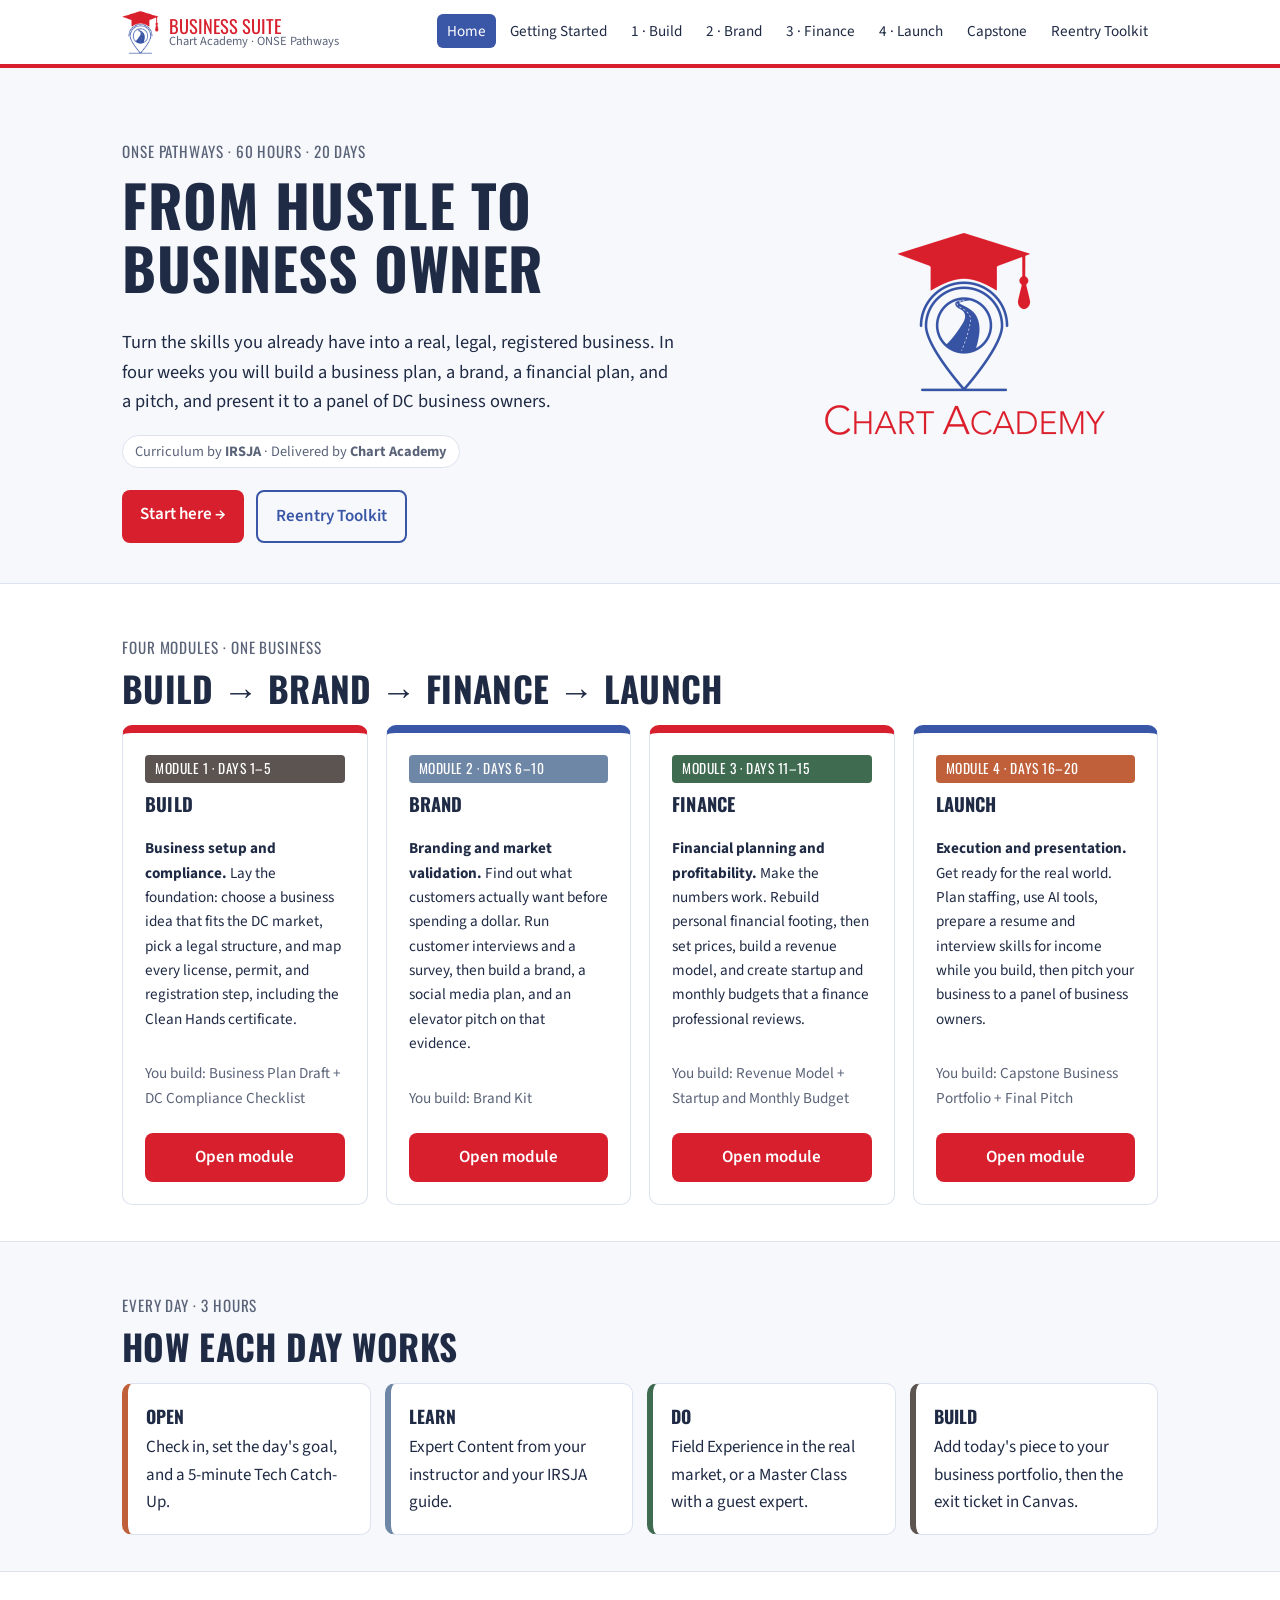
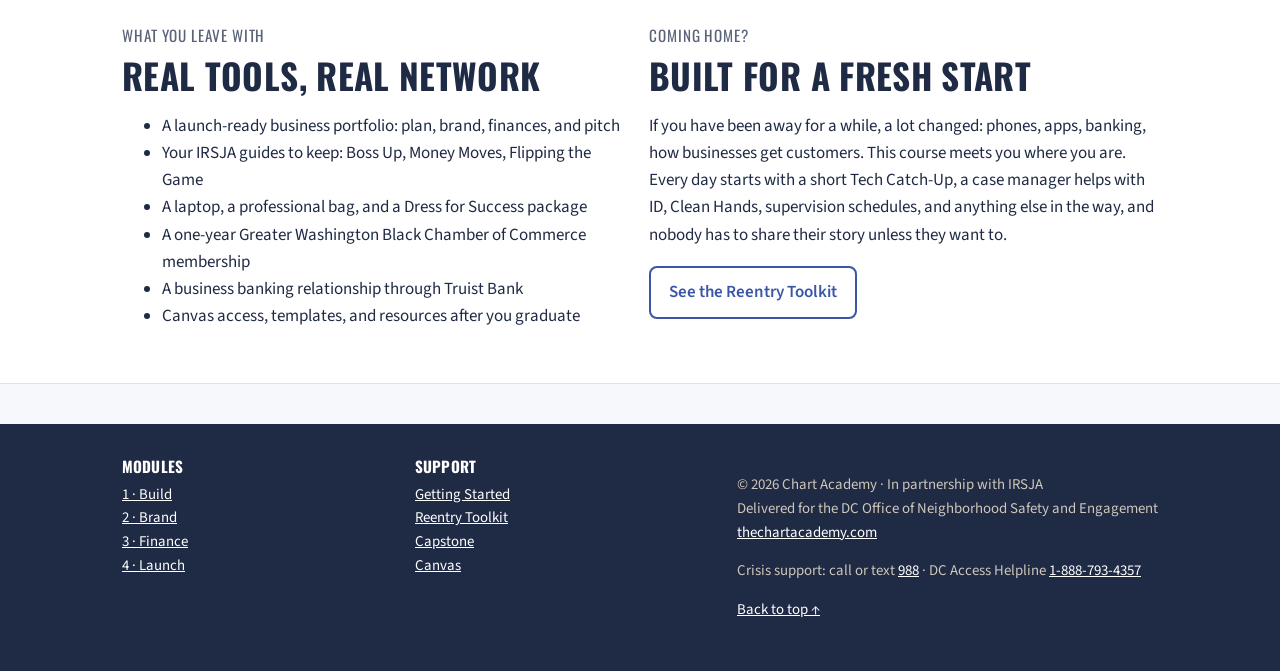
==== index.html @ 06fd51fb "Business Suite course site and ONSE curriculum builder 60-hour, 20-day curriculum (BUILD, BRAND, FIN" ====
<!DOCTYPE html>
<html lang="en">
<head>
<meta charset="utf-8">
<meta name="viewport" content="width=device-width, initial-scale=1">
<title>Home · Business Suite · Chart Academy</title>
<link rel="preconnect" href="https://fonts.googleapis.com">
<link href="https://fonts.googleapis.com/css2?family=Oswald:wght@400;600&family=Source+Sans+3:wght@400;600&display=swap" rel="stylesheet">
<link rel="stylesheet" href="css/style.css?v=20261024a">
</head>
<body id="top">
<header class="site-header"><div class="wrap">
<a class="brand" href="index.html"><img src="images/chart-logo-icon.png" alt="Chart Academy logo"><span class="brand-text">Business Suite<small>Chart Academy · ONSE Pathways</small></span></a>
<nav aria-label="Main"><input type="checkbox" id="nav-toggle" class="nav-toggle" aria-label="Show or hide the menu"><label for="nav-toggle" class="nav-btn" aria-hidden="true"><span class="bars"></span>Menu</label>
<ul class="nav">
<li><a href="index.html" aria-current=page>Home</a></li>
<li><a href="getting-started.html">Getting Started</a></li>
<li><a href="modules/build.html">1 · Build</a></li>
<li><a href="modules/brand.html">2 · Brand</a></li>
<li><a href="modules/finance.html">3 · Finance</a></li>
<li><a href="modules/launch.html">4 · Launch</a></li>
<li><a href="capstone.html">Capstone</a></li>
<li><a href="reentry.html">Reentry Toolkit</a></li>
</ul></nav>
</div></header>

<main>

<div class="hero"><div class="wrap hero-grid">
  <div>
  <p class="eyebrow">ONSE Pathways · 60 hours · 20 days</p>
  <h1>From Hustle to Business Owner</h1>
  <p class="lead">Turn the skills you already have into a real, legal, registered business. In four weeks you will build a business plan, a brand, a financial plan, and a pitch, and present it to a panel of DC business owners.</p>
  <p><span class="partner">Curriculum by <strong>IRSJA</strong> · Delivered by <strong>Chart Academy</strong></span></p>
  <div class="btns">
    <a class="btn" href="getting-started.html">Start here →</a>
    <a class="btn ghost" href="reentry.html">Reentry Toolkit</a>
  </div>
  </div>
  <img src="images/chart-logo-full.png" alt="Chart Academy logo">
</div></div>

<section class="alt" id="modules"><div class="wrap">
  <p class="eyebrow">Four modules · one business</p>
  <h2>Build → Brand → Finance → Launch</h2>
  <div class="mod-grid" style="--cols:4">
    <article class="card mod-card course">
      <span class="tag t1">Module 1 · Days 1–5</span>
      <h3>BUILD</h3>
      <p><strong>Business setup and compliance.</strong> Lay the foundation: choose a business idea that fits the DC market, pick a legal structure, and map every license, permit, and registration step, including the Clean Hands certificate.</p>
      <p class="small">You build: Business Plan Draft + DC Compliance Checklist</p>
      <div class="go-btn"><a class="btn" href="modules/build.html">Open module</a></div>
    </article>
    <article class="card mod-card course c2">
      <span class="tag t2">Module 2 · Days 6–10</span>
      <h3>BRAND</h3>
      <p><strong>Branding and market validation.</strong> Find out what customers actually want before spending a dollar. Run customer interviews and a survey, then build a brand, a social media plan, and an elevator pitch on that evidence.</p>
      <p class="small">You build: Brand Kit</p>
      <div class="go-btn"><a class="btn" href="modules/brand.html">Open module</a></div>
    </article>
    <article class="card mod-card course">
      <span class="tag t3">Module 3 · Days 11–15</span>
      <h3>FINANCE</h3>
      <p><strong>Financial planning and profitability.</strong> Make the numbers work. Rebuild personal financial footing, then set prices, build a revenue model, and create startup and monthly budgets that a finance professional reviews.</p>
      <p class="small">You build: Revenue Model + Startup and Monthly Budget</p>
      <div class="go-btn"><a class="btn" href="modules/finance.html">Open module</a></div>
    </article>
    <article class="card mod-card course c2">
      <span class="tag t4">Module 4 · Days 16–20</span>
      <h3>LAUNCH</h3>
      <p><strong>Execution and presentation.</strong> Get ready for the real world. Plan staffing, use AI tools, prepare a resume and interview skills for income while you build, then pitch your business to a panel of business owners.</p>
      <p class="small">You build: Capstone Business Portfolio + Final Pitch</p>
      <div class="go-btn"><a class="btn" href="modules/launch.html">Open module</a></div>
    </article></div>
</div></section>

<section><div class="wrap">
  <p class="eyebrow">Every day · 3 hours</p>
  <h2>How each day works</h2>
  <ol class="steps">
    <li><strong>Open</strong>Check in, set the day's goal, and a 5-minute Tech Catch-Up.</li>
    <li><strong>Learn</strong>Expert Content from your instructor and your IRSJA guide.</li>
    <li><strong>Do</strong>Field Experience in the real market, or a Master Class with a guest expert.</li>
    <li><strong>Build</strong>Add today's piece to your business portfolio, then the exit ticket in Canvas.</li>
  </ol>
</div></section>

<section class="alt"><div class="wrap">
  <div class="grid g2">
    <div><p class="eyebrow">What you leave with</p><h2>Real tools, real network</h2>
      <ul><li>A launch-ready business portfolio: plan, brand, finances, and pitch</li><li>Your IRSJA guides to keep: Boss Up, Money Moves, Flipping the Game</li><li>A laptop, a professional bag, and a Dress for Success package</li><li>A one-year Greater Washington Black Chamber of Commerce membership</li><li>A business banking relationship through Truist Bank</li><li>Canvas access, templates, and resources after you graduate</li></ul></div>
    <div><p class="eyebrow">Coming home?</p><h2>Built for a fresh start</h2>
      <p>If you have been away for a while, a lot changed: phones, apps, banking, how businesses get customers. This course meets you where you are. Every day starts with a short Tech Catch-Up, a case manager helps with ID, Clean Hands, supervision schedules, and anything else in the way, and nobody has to share their story unless they want to.</p>
      <a class="btn ghost" href="reentry.html">See the Reentry Toolkit</a></div>
  </div>
</div></section>
</main>

<footer class="site-footer"><div class="wrap cols">
<div><h4>Modules</h4><ul><li><a href="modules/build.html">1 · Build</a></li><li><a href="modules/brand.html">2 · Brand</a></li><li><a href="modules/finance.html">3 · Finance</a></li><li><a href="modules/launch.html">4 · Launch</a></li></ul></div>
<div><h4>Support</h4><ul><li><a href="getting-started.html">Getting Started</a></li><li><a href="reentry.html">Reentry Toolkit</a></li><li><a href="capstone.html">Capstone</a></li><li><a href="https://thechartacademy.instructure.com" target="_blank" rel="noopener">Canvas</a></li></ul></div>
<div><p>© 2026 Chart Academy · In partnership with IRSJA<br>Delivered for the DC Office of Neighborhood Safety and Engagement<br><a href="https://www.thechartacademy.com" target="_blank" rel="noopener">thechartacademy.com</a></p><p>Crisis support: call or text <a href="tel:988">988</a> · DC Access Helpline <a href="tel:18887934357">1-888-793-4357</a></p><p><a href="#top">Back to top ↑</a></p></div>
</div></footer>
<script>/* open the day a link points to (for example modules/build.html#day-3) */
function openHash(){var d=location.hash&&document.querySelector(location.hash);if(d&&d.tagName==="DETAILS"){d.open=true;d.scrollIntoView();}}
addEventListener("hashchange",openHash);openHash();</script>
</body>
</html>
---- css/style.css ----
/* Chart Academy · Workforce Credentialing (in partnership with IRSJA)
   Brand: Chart red #D71F2D, Chart blue #3A56A6. Tier colors used for the career ladder only. */
:root{
  --cream:#F6F8FC; --paper:#FFFFFF; --ink:#1F2A44; --muted:#5A6378; --red:#D71F2D; --blue:#3A56A6; --navy:#1F2A44;
  --tier1:#5C5450; --tier2:#6F87A6; --tier3:#3F6B50; --tier4:#C0603A;
  --line:#DCE2EE; --radius:10px; --max:1080px;
  --head:"Oswald","Arial Narrow","Helvetica Neue",Arial,sans-serif;
  --body:"Source Sans 3","Segoe UI",Roboto,Helvetica,Arial,sans-serif;
}
*{box-sizing:border-box}
html{scroll-behavior:smooth}
body{margin:0;background:var(--cream);color:var(--ink);font:17px/1.6 var(--body)}
img{max-width:100%}
a{color:var(--blue)}
a:hover{color:var(--red)}
h1,h2,h3,h4{font-family:var(--head);text-transform:uppercase;letter-spacing:.01em;line-height:1.1;margin:0 0 .5em}
h1{font-size:clamp(2.2rem,5vw,3.6rem)}
h2{font-size:clamp(1.6rem,3vw,2.2rem)}
h3{font-size:1.25rem}
.wrap{max-width:var(--max);margin:0 auto;padding:0 22px}

/* Header */
.site-header{background:#fff;color:var(--ink);border-bottom:4px solid var(--red);position:sticky;top:0;z-index:10}
.site-header .wrap{display:flex;align-items:center;justify-content:space-between;gap:16px;min-height:64px;flex-wrap:wrap}
.brand{color:var(--red);text-decoration:none;font-family:var(--head);font-size:1.15rem;text-transform:uppercase;display:flex;align-items:center;gap:10px}
.brand-mark{display:inline-flex;gap:3px;align-items:flex-end}
.brand-mark i{display:block;width:7px;background:var(--tier1)}
.brand-mark i:nth-child(1){height:10px}.brand-mark i:nth-child(2){height:16px;background:var(--tier2)}
.brand-mark i:nth-child(3){height:22px;background:var(--tier3)}.brand-mark i:nth-child(4){height:28px;background:var(--tier4)}
.nav{list-style:none;display:flex;flex-wrap:wrap;gap:4px;margin:0;padding:8px 0}
.nav a{color:var(--navy);text-decoration:none;padding:6px 10px;border-radius:6px;font-size:.95rem}
.nav a:hover,.nav a[aria-current=page]{background:var(--blue);color:#fff}

/* Sections */
.hero{padding:56px 0 40px}
.eyebrow{font-family:var(--head);text-transform:uppercase;letter-spacing:.06em;color:var(--muted);font-size:.95rem;margin-bottom:.6em}
.lead{font-size:1.15rem;max-width:62ch}
section{padding:36px 0}
section.alt{background:var(--paper);border-top:1px solid var(--line);border-bottom:1px solid var(--line)}
.btns{display:flex;flex-wrap:wrap;gap:12px;margin-top:22px}
.btn{display:inline-block;background:var(--red);color:#fff;text-decoration:none;padding:11px 18px;border-radius:8px;font-weight:600}
.btn:hover{background:#A9141F;color:#fff}
.btn.ghost{background:transparent;color:var(--blue);border:2px solid var(--blue)}
.btn.ghost:hover{background:var(--blue);color:#fff}

/* Tier tags + cards */
.tag{display:inline-block;color:#fff;font-family:var(--head);text-transform:uppercase;font-size:.85rem;padding:3px 10px;border-radius:4px;letter-spacing:.04em}
.t1{background:var(--tier1)}.t2{background:var(--tier2)}.t3{background:var(--tier3)}.t4{background:var(--tier4)}
.grid{display:grid;gap:18px}
.g2{grid-template-columns:repeat(auto-fit,minmax(300px,1fr))}
.g3{grid-template-columns:repeat(auto-fit,minmax(240px,1fr))}
.g4{grid-template-columns:repeat(auto-fit,minmax(210px,1fr))}
.card{background:#fff;border:1px solid var(--line);border-radius:var(--radius);padding:22px}
.card.course{border-top:8px solid var(--red)}
.card.course.c2{border-top-color:var(--blue)}
.card h3{margin-top:10px}
.stat{font-family:var(--head);font-size:2rem;line-height:1}
.small{font-size:.92rem;color:var(--muted)}

/* Ladder */
.ladder{display:grid;grid-template-columns:repeat(4,1fr);gap:10px;align-items:end}
.rung{color:#fff;padding:16px;border-radius:8px 8px 0 0}
.rung h3{font-size:1.05rem;margin:0 0 6px}
.rung p{margin:0;font-size:.92rem;line-height:1.4}
.rung.r1{background:var(--tier1);min-height:150px}.rung.r2{background:var(--tier2);min-height:190px}
.rung.r3{background:var(--tier3);min-height:230px}.rung.r4{background:var(--tier4);min-height:270px}
.rung .here{display:inline-block;background:#fff;color:var(--ink);font-size:.78rem;font-weight:700;padding:2px 8px;border-radius:20px;margin-bottom:8px}
@media(max-width:720px){.ladder{grid-template-columns:1fr 1fr}}

/* Steps */
.steps{counter-reset:s;list-style:none;padding:0;margin:0;display:grid;gap:14px;grid-template-columns:repeat(auto-fit,minmax(220px,1fr))}
.steps li{background:#fff;border:1px solid var(--line);border-radius:var(--radius);padding:18px;border-left:6px solid var(--tier2)}
.steps li:nth-child(1){border-left-color:var(--tier4)}.steps li:nth-child(3){border-left-color:var(--tier3)}.steps li:nth-child(4){border-left-color:var(--tier1)}
.steps strong{font-family:var(--head);text-transform:uppercase;display:block;font-size:1.1rem;margin-bottom:4px}

/* Hours bar */
.hours{display:flex;height:54px;border-radius:8px;overflow:hidden;margin:16px 0 8px}
.hours div{display:flex;align-items:center;justify-content:center;color:#fff;font-family:var(--head);font-size:.95rem;text-transform:uppercase;padding:0 6px;text-align:center}
.h-content{background:var(--tier2);flex:45}.h-job{background:var(--tier3);flex:15}.h-cap{background:var(--tier4);flex:20}

/* Fact table */
.facts{width:100%;border-collapse:collapse;background:#fff;border-radius:var(--radius);overflow:hidden;border:1px solid var(--line)}
.facts th,.facts td{text-align:left;padding:11px 14px;border-bottom:1px solid var(--line);vertical-align:top}
.facts th{background:var(--blue);color:#fff;font-family:var(--head);text-transform:uppercase;font-weight:400;width:34%}
.facts tr:last-child td,.facts tr:last-child th{border-bottom:0}

/* Notes */
.note{background:#fff;border-left:6px solid var(--tier4);padding:16px 18px;border-radius:0 var(--radius) var(--radius) 0;margin:18px 0}
.note.info{border-left-color:var(--tier2)}
.note.todo{border-left-color:#B58A00;background:#FFF8E1}
.ai-box{background:#EEF1F6;border:1px dashed var(--tier2);padding:14px 16px;border-radius:8px;margin:12px 0;font-size:.95rem}
.own-words{background:#EDF3EE;border-left:6px solid var(--tier3);padding:14px 18px;border-radius:0 8px 8px 0;margin:12px 0}
.own-words b{font-family:var(--head);text-transform:uppercase;font-weight:400;display:block;margin-bottom:4px}

/* Modules (details) */
details.mod{background:#fff;border:1px solid var(--line);border-radius:var(--radius);margin:12px 0}
details.mod>summary{cursor:pointer;list-style:none;padding:16px 20px;display:flex;align-items:center;gap:14px}
details.mod>summary::-webkit-details-marker{display:none}
details.mod>summary::after{content:"+";margin-left:auto;font-size:1.5rem;color:var(--muted)}
details.mod[open]>summary::after{content:"–"}
.num{font-family:var(--head);font-size:1.6rem;color:var(--red);min-width:2.2ch}
a.mod-link{display:flex;align-items:center;gap:14px;padding:16px 20px;background:#fff;border:1px solid var(--line);border-radius:var(--radius);margin:12px 0;color:inherit;text-decoration:none;transition:border-color .15s,box-shadow .15s}
a.mod-link:hover,a.mod-link:focus-visible{border-color:var(--blue,#3A56A6);box-shadow:0 4px 14px rgba(31,42,68,.08)}
a.mod-link .hrs{margin-left:auto}
a.mod-link .go{font-size:1.4rem;color:var(--red,#D71F2D)}
.mod-title{font-family:var(--head);text-transform:uppercase;font-size:1.15rem}
.hrs{background:var(--cream);border-radius:20px;padding:2px 10px;font-size:.85rem;white-space:nowrap}
.mod-body{padding:0 20px 18px 20px;border-top:1px solid var(--line)}
.mod-body h4{font-size:1rem;margin-top:16px;color:var(--muted)}
.mod-body ol,.mod-body ul{padding-left:1.3em}

/* Footer */
.site-footer{background:var(--navy);color:#CFC7BA;padding:34px 0;margin-top:40px;font-size:.93rem}
.site-footer a{color:#fff}
.site-footer .cols{display:flex;flex-wrap:wrap;gap:40px;justify-content:space-between}
.site-footer h4{color:#fff;font-size:.95rem}
.site-footer ul{list-style:none;padding:0;margin:0}

/* Chart Academy branding */
.brand img{height:44px;width:auto;display:block}
.brand-text{display:flex;flex-direction:column;line-height:1.05}
.brand-text small{font-family:var(--body);text-transform:none;font-size:.78rem;color:var(--muted);letter-spacing:0}
.hero-grid{display:grid;grid-template-columns:1.6fr 1fr;gap:30px;align-items:center}
.hero-grid img{max-width:300px;justify-self:center}
@media(max-width:760px){.hero-grid{grid-template-columns:1fr}.hero-grid img{max-width:200px}}
.partner{display:inline-block;background:#fff;border:1px solid var(--line);border-radius:20px;padding:4px 12px;font-size:.9rem;color:var(--muted)}
.figure{background:#fff;border:1px solid var(--line);border-radius:var(--radius);padding:10px;margin:18px 0}
.figure img{display:block;width:100%;height:auto;border-radius:6px}
.figure figcaption{font-size:.88rem;color:var(--muted);padding:8px 4px 0}
.card-img{display:block;width:calc(100% + 44px);max-width:none;margin:-22px -22px 16px;height:auto;aspect-ratio:16/9;object-fit:cover}
.card.course{overflow:hidden}

/* Module pages */
.crumbs{font-size:.92rem;color:var(--muted);margin-bottom:10px}
.crumbs a{color:var(--muted)}
.flow{display:grid;grid-template-columns:repeat(4,1fr);gap:10px;margin:16px 0}
.flow div{border-radius:8px;padding:12px 14px;color:#fff}
.flow b{font-family:var(--head);text-transform:uppercase;font-weight:400;display:block;font-size:1.05rem}
.flow span{font-size:.88rem;opacity:.95}
.flow .f-open{background:var(--tier1)}.flow .f-learn{background:var(--tier2)}.flow .f-practice{background:var(--tier3)}.flow .f-apply{background:var(--tier4)}
@media(max-width:720px){.flow{grid-template-columns:1fr 1fr}}
.deck-frame{position:relative;width:100%;aspect-ratio:16/9;border-radius:var(--radius);overflow:hidden;border:1px solid var(--line);background:#11182B}
.deck-frame iframe{position:absolute;inset:0;width:100%;height:100%;border:0}
.download{display:flex;gap:16px;align-items:center;background:#fff;border:1px solid var(--line);border-left:6px solid var(--blue);border-radius:0 var(--radius) var(--radius) 0;padding:16px 18px;margin:16px 0;flex-wrap:wrap}
.download .file{font-family:var(--head);text-transform:uppercase;font-size:1.05rem}
.download .meta{font-size:.9rem;color:var(--muted)}
.download .btn{margin-left:auto}
.mod-nav{display:flex;justify-content:space-between;gap:12px;flex-wrap:wrap;margin-top:10px}

/* Module page accordions */
details.acc{background:#fff;border:1px solid var(--line);border-radius:var(--radius);scroll-margin-top:120px}
section.alt details.acc{background:#fff}
details.acc>summary{cursor:pointer;list-style:none;padding:18px 22px;display:flex;align-items:center;gap:14px}
details.acc>summary::-webkit-details-marker{display:none}
details.acc>summary::after{content:"+";margin-left:auto;font-size:1.8rem;line-height:1;color:var(--red)}
details.acc[open]>summary::after{content:"–"}
details.acc>summary:hover .acc-title{color:var(--red)}
details.acc .acc-head{display:flex;flex-direction:column;gap:2px}
details.acc .acc-head .eyebrow{margin:0}
details.acc .acc-title{font-family:var(--head);text-transform:uppercase;font-size:1.6rem;line-height:1.15}
details.acc>.acc-body{padding:4px 22px 22px;border-top:1px solid var(--line)}
@media print{details.acc>.acc-body{display:block}}

/* Agent starter instructions (Job Search) */
pre.prompt{white-space:pre-wrap;word-wrap:break-word;background:#1F2A44;color:#F6F8FC;border-radius:8px;padding:16px 18px;font-family:ui-monospace,SFMono-Regular,Menlo,Consolas,monospace;font-size:.88rem;line-height:1.5;margin:8px 0 14px;overflow-x:auto}
pre.prompt .ai-note{color:#F7C9CD}

/* Phone menu: one-row header with a Menu button */
.nav-toggle{position:absolute;opacity:0;width:1px;height:1px;pointer-events:none}
.nav-btn{display:none}
@media(max-width:1100px){
  .site-header .wrap{flex-wrap:nowrap;min-height:58px;gap:10px}
  .brand{font-size:1rem}
  .brand img{width:34px;height:auto}
  .brand small{font-size:.68rem}
  .nav-btn{display:inline-flex;align-items:center;gap:8px;cursor:pointer;font-family:var(--head);text-transform:uppercase;letter-spacing:.04em;color:var(--navy);border:2px solid var(--blue);border-radius:8px;padding:7px 12px;font-size:.95rem;background:#fff;white-space:nowrap}
  .nav-btn .bars,.nav-btn .bars::before,.nav-btn .bars::after{display:block;width:16px;height:2px;background:var(--navy);position:relative;content:""}
  .nav-btn .bars::before{position:absolute;top:-5px}.nav-btn .bars::after{position:absolute;top:5px}
  .nav-toggle:focus-visible+.nav-btn{outline:3px solid var(--red);outline-offset:2px}
  .nav-toggle:checked+.nav-btn{background:var(--blue);color:#fff}
  .nav-toggle:checked+.nav-btn .bars,.nav-toggle:checked+.nav-btn .bars::before,.nav-toggle:checked+.nav-btn .bars::after{background:#fff}
  .nav{display:none;position:absolute;left:0;right:0;top:100%;flex-direction:column;gap:0;padding:6px 16px 12px;background:#fff;border-bottom:4px solid var(--red);box-shadow:0 10px 20px rgba(31,42,68,.12)}
  .nav-toggle:checked~.nav{display:flex}
  .nav a{display:block;padding:12px 10px;font-size:1.05rem;border-bottom:1px solid var(--line);border-radius:0}
  .nav li:last-child a{border-bottom:0}
  .nav a[aria-current=page]{border-radius:6px}
}

/* Job Search agent cards: link to the session at the bottom of each card */
#process .card{display:flex;flex-direction:column}
details.mod{scroll-margin-top:90px}

/* Module cards on the course pages: two rows (8 modules = 2 rows of 4; 10 = 2 rows of 5) */
.mod-grid{display:grid;grid-template-columns:repeat(var(--cols,4),minmax(0,1fr));gap:18px;margin-top:18px}
.mod-card{display:flex;flex-direction:column}
.mod-card h3{font-size:1.15rem;line-height:1.2;margin:10px 0 6px}
.mod-card p{font-size:.95rem}
.mod-card .go-btn{margin-top:auto;padding-top:8px}
.mod-card .btn{width:100%;text-align:center}
@media(max-width:1000px){.mod-grid{grid-template-columns:repeat(2,minmax(0,1fr))}}
@media(max-width:560px){.mod-grid{grid-template-columns:1fr}}

/* Business Suite: day agendas and partner chips */
.agenda{list-style:none;padding:0;margin:8px 0 14px;display:grid;gap:6px}
.agenda li{display:grid;grid-template-columns:72px 1fr;gap:4px 12px;background:var(--cream);border-radius:8px;padding:10px 12px}
.agenda .mins{grid-row:span 2;font-family:var(--head);color:var(--red);font-size:1rem}
.agenda b{font-family:var(--head);text-transform:uppercase;font-weight:400;letter-spacing:.02em}
.chips{display:flex;flex-wrap:wrap;gap:8px;margin:10px 0}
.chip{display:inline-block;border-radius:20px;padding:4px 12px;font-size:.88rem;background:#EEF1F6;border:1px solid var(--line)}
.chip.c-master{border-color:var(--tier2)}.chip.c-bank{border-color:var(--tier3)}.chip.c-field{border-color:var(--tier4)}
details.day{margin:12px 0}
@media(max-width:560px){.agenda li{grid-template-columns:1fr}.agenda .mins{grid-row:auto}}
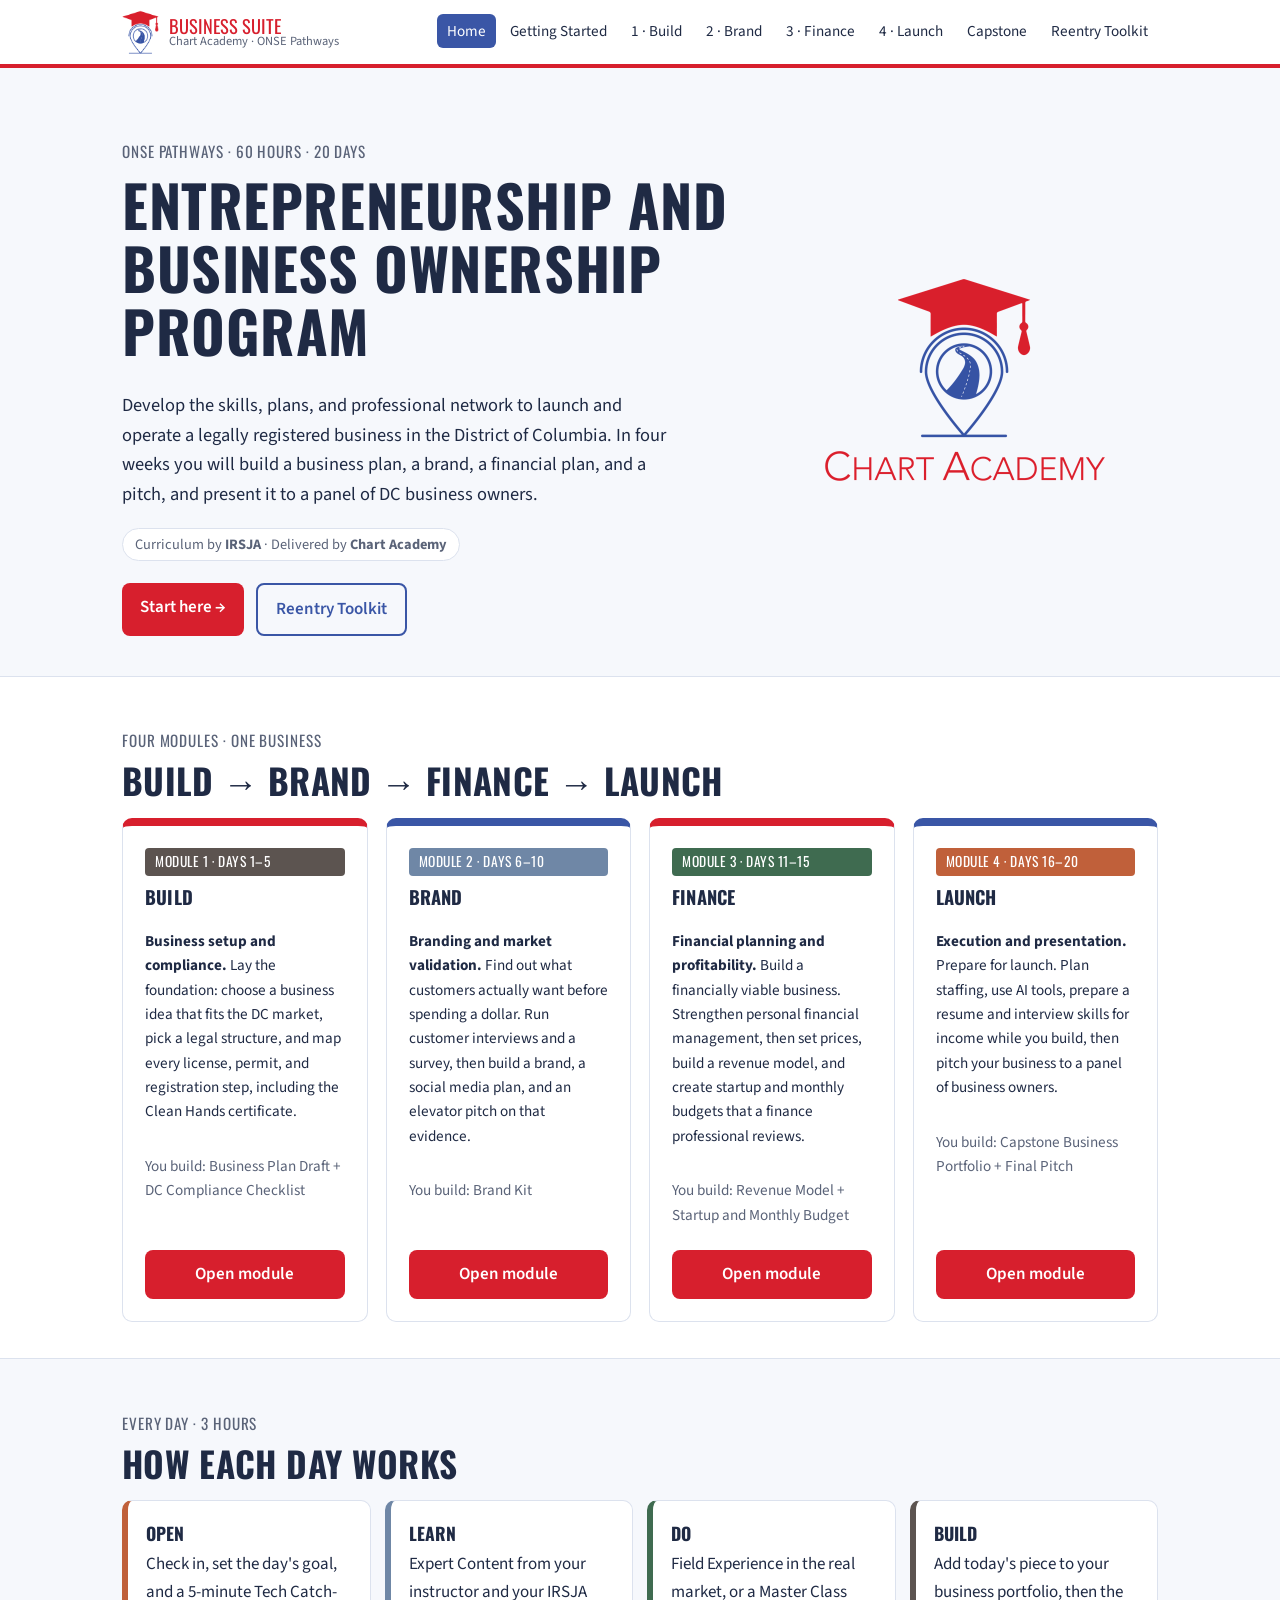
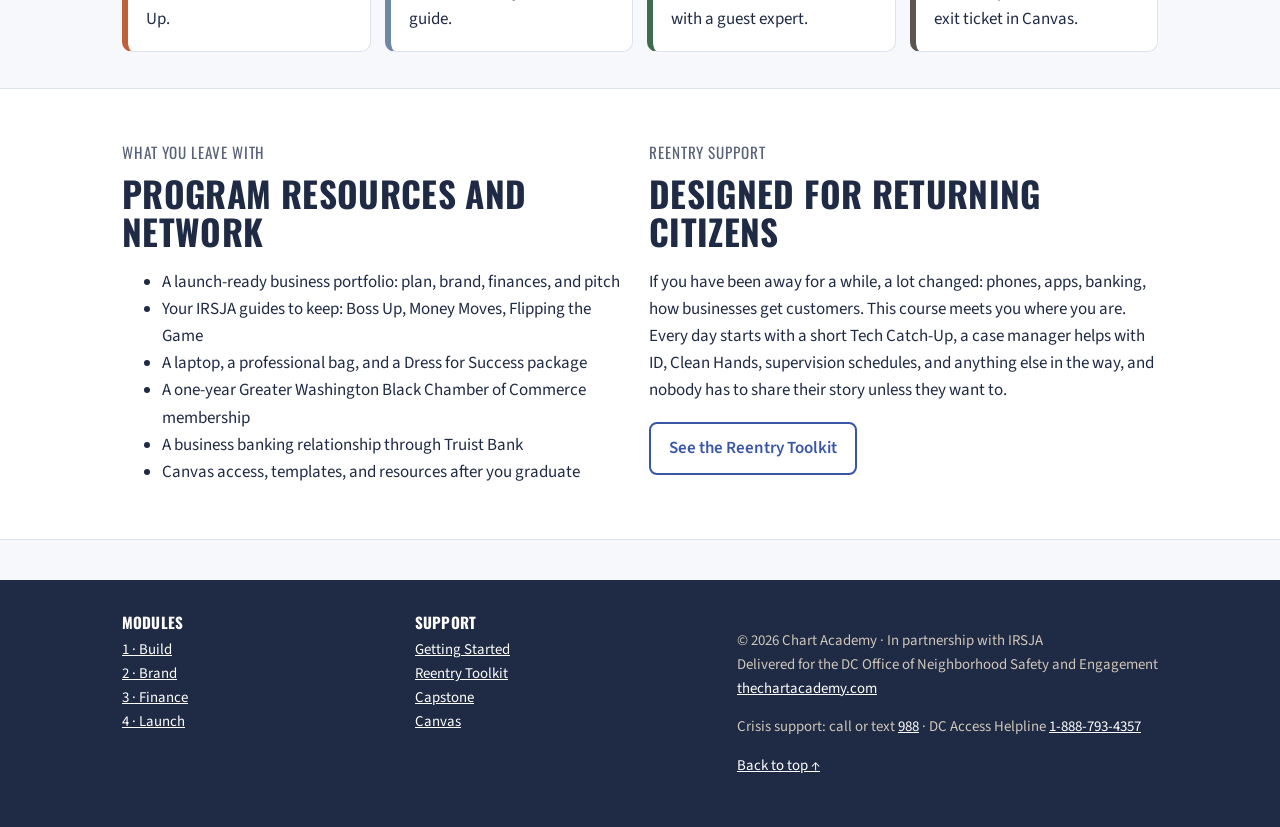
==== commit 7100c46b: "Professional program name and lesson titles Business Suite Curriculum: Entrepreneurship and Business" ====
--- a/index.html
+++ b/index.html
@@ -29,8 +29,8 @@
 <div class="hero"><div class="wrap hero-grid">
   <div>
   <p class="eyebrow">ONSE Pathways · 60 hours · 20 days</p>
-  <h1>From Hustle to Business Owner</h1>
-  <p class="lead">Turn the skills you already have into a real, legal, registered business. In four weeks you will build a business plan, a brand, a financial plan, and a pitch, and present it to a panel of DC business owners.</p>
+  <h1>Entrepreneurship and Business Ownership Program</h1>
+  <p class="lead">Develop the skills, plans, and professional network to launch and operate a legally registered business in the District of Columbia. In four weeks you will build a business plan, a brand, a financial plan, and a pitch, and present it to a panel of DC business owners.</p>
   <p><span class="partner">Curriculum by <strong>IRSJA</strong> · Delivered by <strong>Chart Academy</strong></span></p>
   <div class="btns">
     <a class="btn" href="getting-started.html">Start here →</a>
@@ -61,14 +61,14 @@
     <article class="card mod-card course">
       <span class="tag t3">Module 3 · Days 11–15</span>
       <h3>FINANCE</h3>
-      <p><strong>Financial planning and profitability.</strong> Make the numbers work. Rebuild personal financial footing, then set prices, build a revenue model, and create startup and monthly budgets that a finance professional reviews.</p>
+      <p><strong>Financial planning and profitability.</strong> Build a financially viable business. Strengthen personal financial management, then set prices, build a revenue model, and create startup and monthly budgets that a finance professional reviews.</p>
       <p class="small">You build: Revenue Model + Startup and Monthly Budget</p>
       <div class="go-btn"><a class="btn" href="modules/finance.html">Open module</a></div>
     </article>
     <article class="card mod-card course c2">
       <span class="tag t4">Module 4 · Days 16–20</span>
       <h3>LAUNCH</h3>
-      <p><strong>Execution and presentation.</strong> Get ready for the real world. Plan staffing, use AI tools, prepare a resume and interview skills for income while you build, then pitch your business to a panel of business owners.</p>
+      <p><strong>Execution and presentation.</strong> Prepare for launch. Plan staffing, use AI tools, prepare a resume and interview skills for income while you build, then pitch your business to a panel of business owners.</p>
       <p class="small">You build: Capstone Business Portfolio + Final Pitch</p>
       <div class="go-btn"><a class="btn" href="modules/launch.html">Open module</a></div>
     </article></div>
@@ -87,9 +87,9 @@
 
 <section class="alt"><div class="wrap">
   <div class="grid g2">
-    <div><p class="eyebrow">What you leave with</p><h2>Real tools, real network</h2>
+    <div><p class="eyebrow">What you leave with</p><h2>Program resources and network</h2>
       <ul><li>A launch-ready business portfolio: plan, brand, finances, and pitch</li><li>Your IRSJA guides to keep: Boss Up, Money Moves, Flipping the Game</li><li>A laptop, a professional bag, and a Dress for Success package</li><li>A one-year Greater Washington Black Chamber of Commerce membership</li><li>A business banking relationship through Truist Bank</li><li>Canvas access, templates, and resources after you graduate</li></ul></div>
-    <div><p class="eyebrow">Coming home?</p><h2>Built for a fresh start</h2>
+    <div><p class="eyebrow">Reentry support</p><h2>Designed for returning citizens</h2>
       <p>If you have been away for a while, a lot changed: phones, apps, banking, how businesses get customers. This course meets you where you are. Every day starts with a short Tech Catch-Up, a case manager helps with ID, Clean Hands, supervision schedules, and anything else in the way, and nobody has to share their story unless they want to.</p>
       <a class="btn ghost" href="reentry.html">See the Reentry Toolkit</a></div>
   </div>
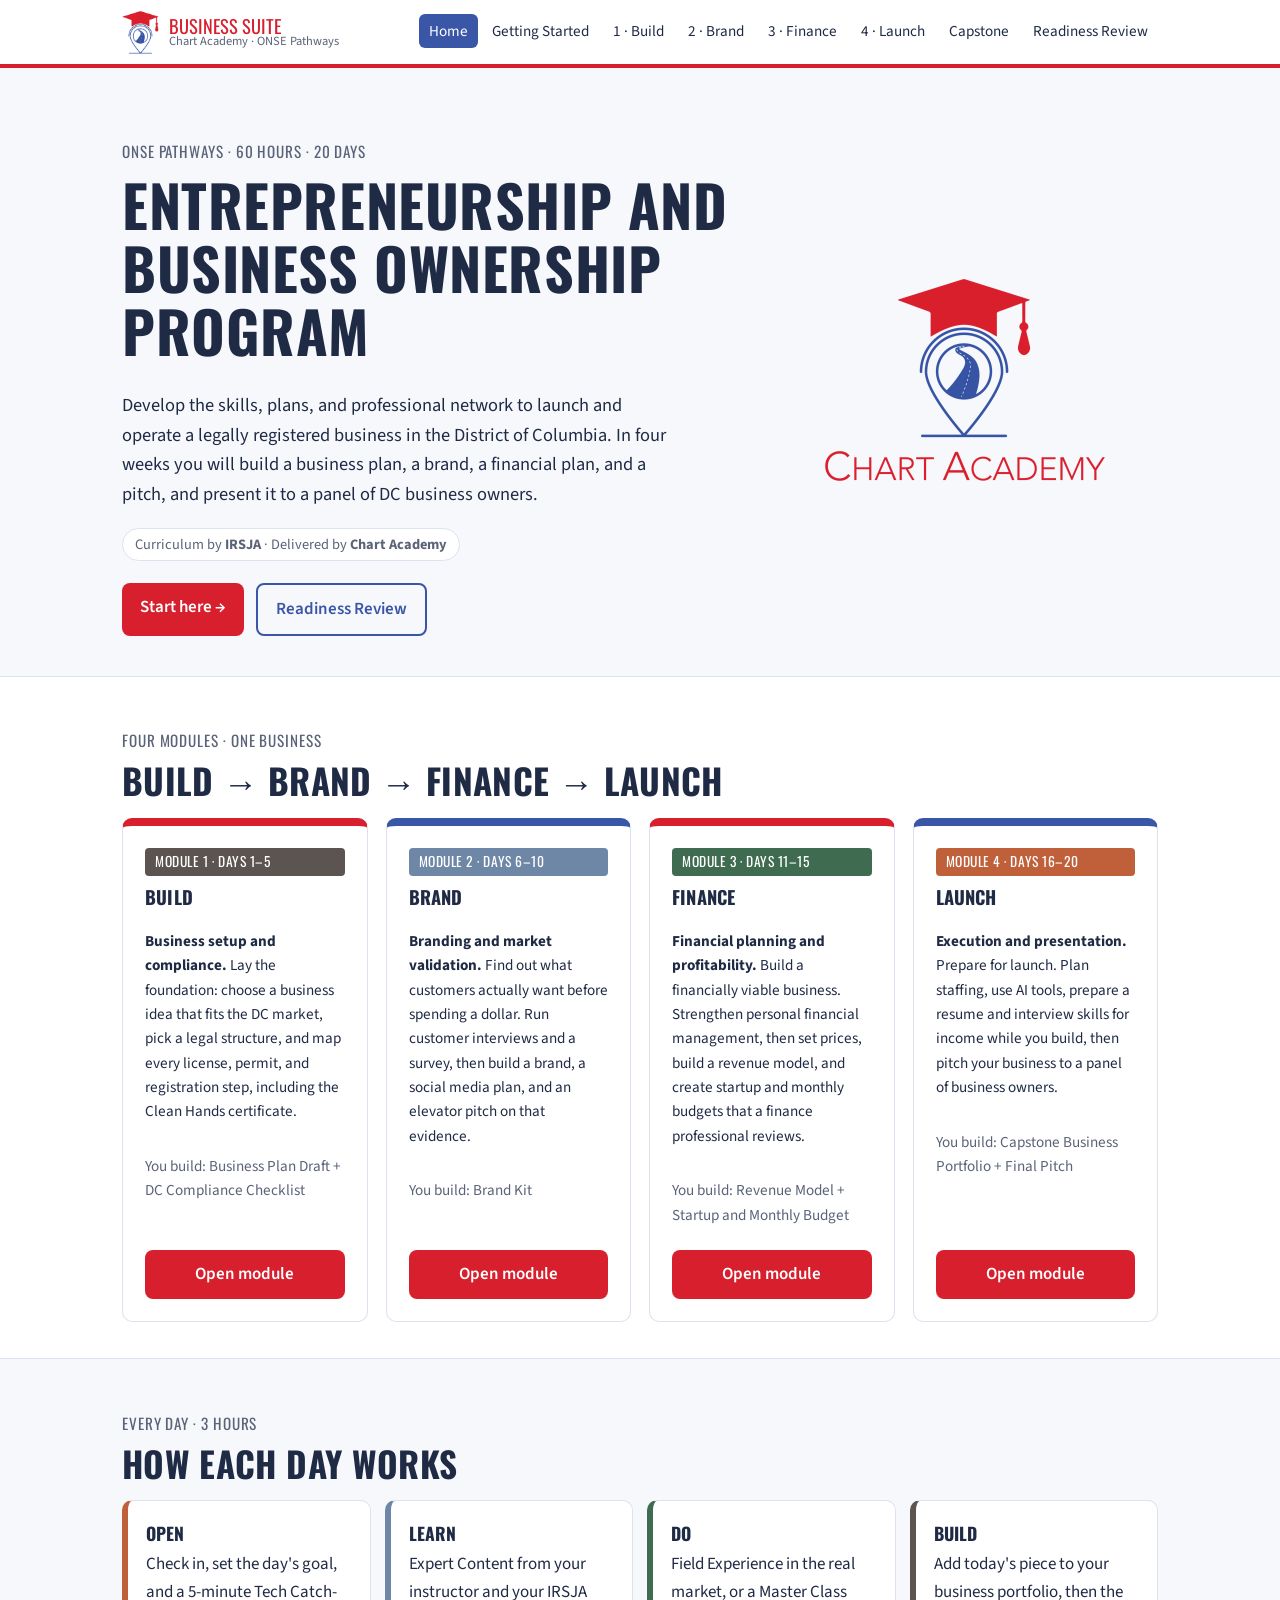
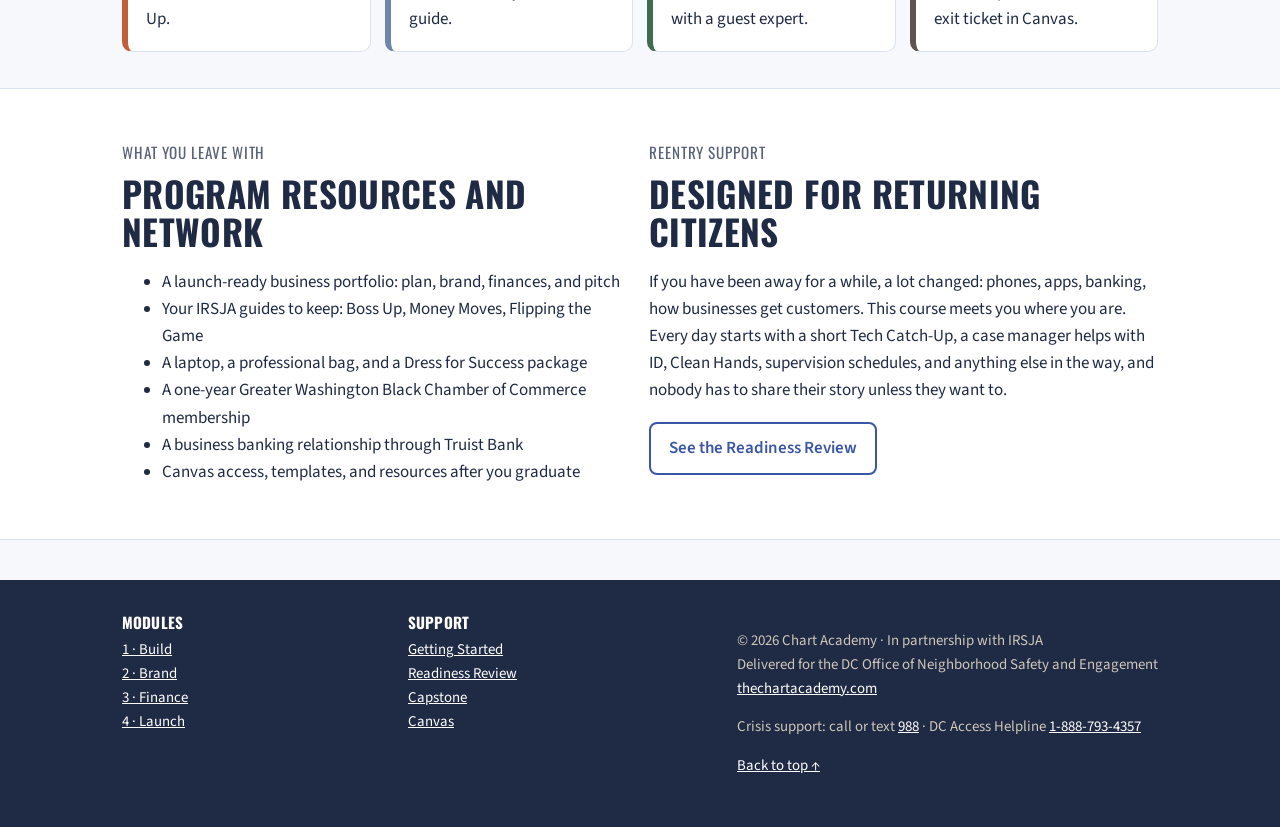
==== commit b32c4257: "Rename Reentry Toolkit to Readiness Review The page moves to readiness.html, and the week-one needs " ====
--- a/index.html
+++ b/index.html
@@ -20,7 +20,7 @@
 <li><a href="modules/finance.html">3 · Finance</a></li>
 <li><a href="modules/launch.html">4 · Launch</a></li>
 <li><a href="capstone.html">Capstone</a></li>
-<li><a href="reentry.html">Reentry Toolkit</a></li>
+<li><a href="readiness.html">Readiness Review</a></li>
 </ul></nav>
 </div></header>
 
@@ -34,7 +34,7 @@
   <p><span class="partner">Curriculum by <strong>IRSJA</strong> · Delivered by <strong>Chart Academy</strong></span></p>
   <div class="btns">
     <a class="btn" href="getting-started.html">Start here →</a>
-    <a class="btn ghost" href="reentry.html">Reentry Toolkit</a>
+    <a class="btn ghost" href="readiness.html">Readiness Review</a>
   </div>
   </div>
   <img src="images/chart-logo-full.png" alt="Chart Academy logo">
@@ -91,14 +91,14 @@
       <ul><li>A launch-ready business portfolio: plan, brand, finances, and pitch</li><li>Your IRSJA guides to keep: Boss Up, Money Moves, Flipping the Game</li><li>A laptop, a professional bag, and a Dress for Success package</li><li>A one-year Greater Washington Black Chamber of Commerce membership</li><li>A business banking relationship through Truist Bank</li><li>Canvas access, templates, and resources after you graduate</li></ul></div>
     <div><p class="eyebrow">Reentry support</p><h2>Designed for returning citizens</h2>
       <p>If you have been away for a while, a lot changed: phones, apps, banking, how businesses get customers. This course meets you where you are. Every day starts with a short Tech Catch-Up, a case manager helps with ID, Clean Hands, supervision schedules, and anything else in the way, and nobody has to share their story unless they want to.</p>
-      <a class="btn ghost" href="reentry.html">See the Reentry Toolkit</a></div>
+      <a class="btn ghost" href="readiness.html">See the Readiness Review</a></div>
   </div>
 </div></section>
 </main>
 
 <footer class="site-footer"><div class="wrap cols">
 <div><h4>Modules</h4><ul><li><a href="modules/build.html">1 · Build</a></li><li><a href="modules/brand.html">2 · Brand</a></li><li><a href="modules/finance.html">3 · Finance</a></li><li><a href="modules/launch.html">4 · Launch</a></li></ul></div>
-<div><h4>Support</h4><ul><li><a href="getting-started.html">Getting Started</a></li><li><a href="reentry.html">Reentry Toolkit</a></li><li><a href="capstone.html">Capstone</a></li><li><a href="https://thechartacademy.instructure.com" target="_blank" rel="noopener">Canvas</a></li></ul></div>
+<div><h4>Support</h4><ul><li><a href="getting-started.html">Getting Started</a></li><li><a href="readiness.html">Readiness Review</a></li><li><a href="capstone.html">Capstone</a></li><li><a href="https://thechartacademy.instructure.com" target="_blank" rel="noopener">Canvas</a></li></ul></div>
 <div><p>© 2026 Chart Academy · In partnership with IRSJA<br>Delivered for the DC Office of Neighborhood Safety and Engagement<br><a href="https://www.thechartacademy.com" target="_blank" rel="noopener">thechartacademy.com</a></p><p>Crisis support: call or text <a href="tel:988">988</a> · DC Access Helpline <a href="tel:18887934357">1-888-793-4357</a></p><p><a href="#top">Back to top ↑</a></p></div>
 </div></footer>
 <script>/* open the day a link points to (for example modules/build.html#day-3) */
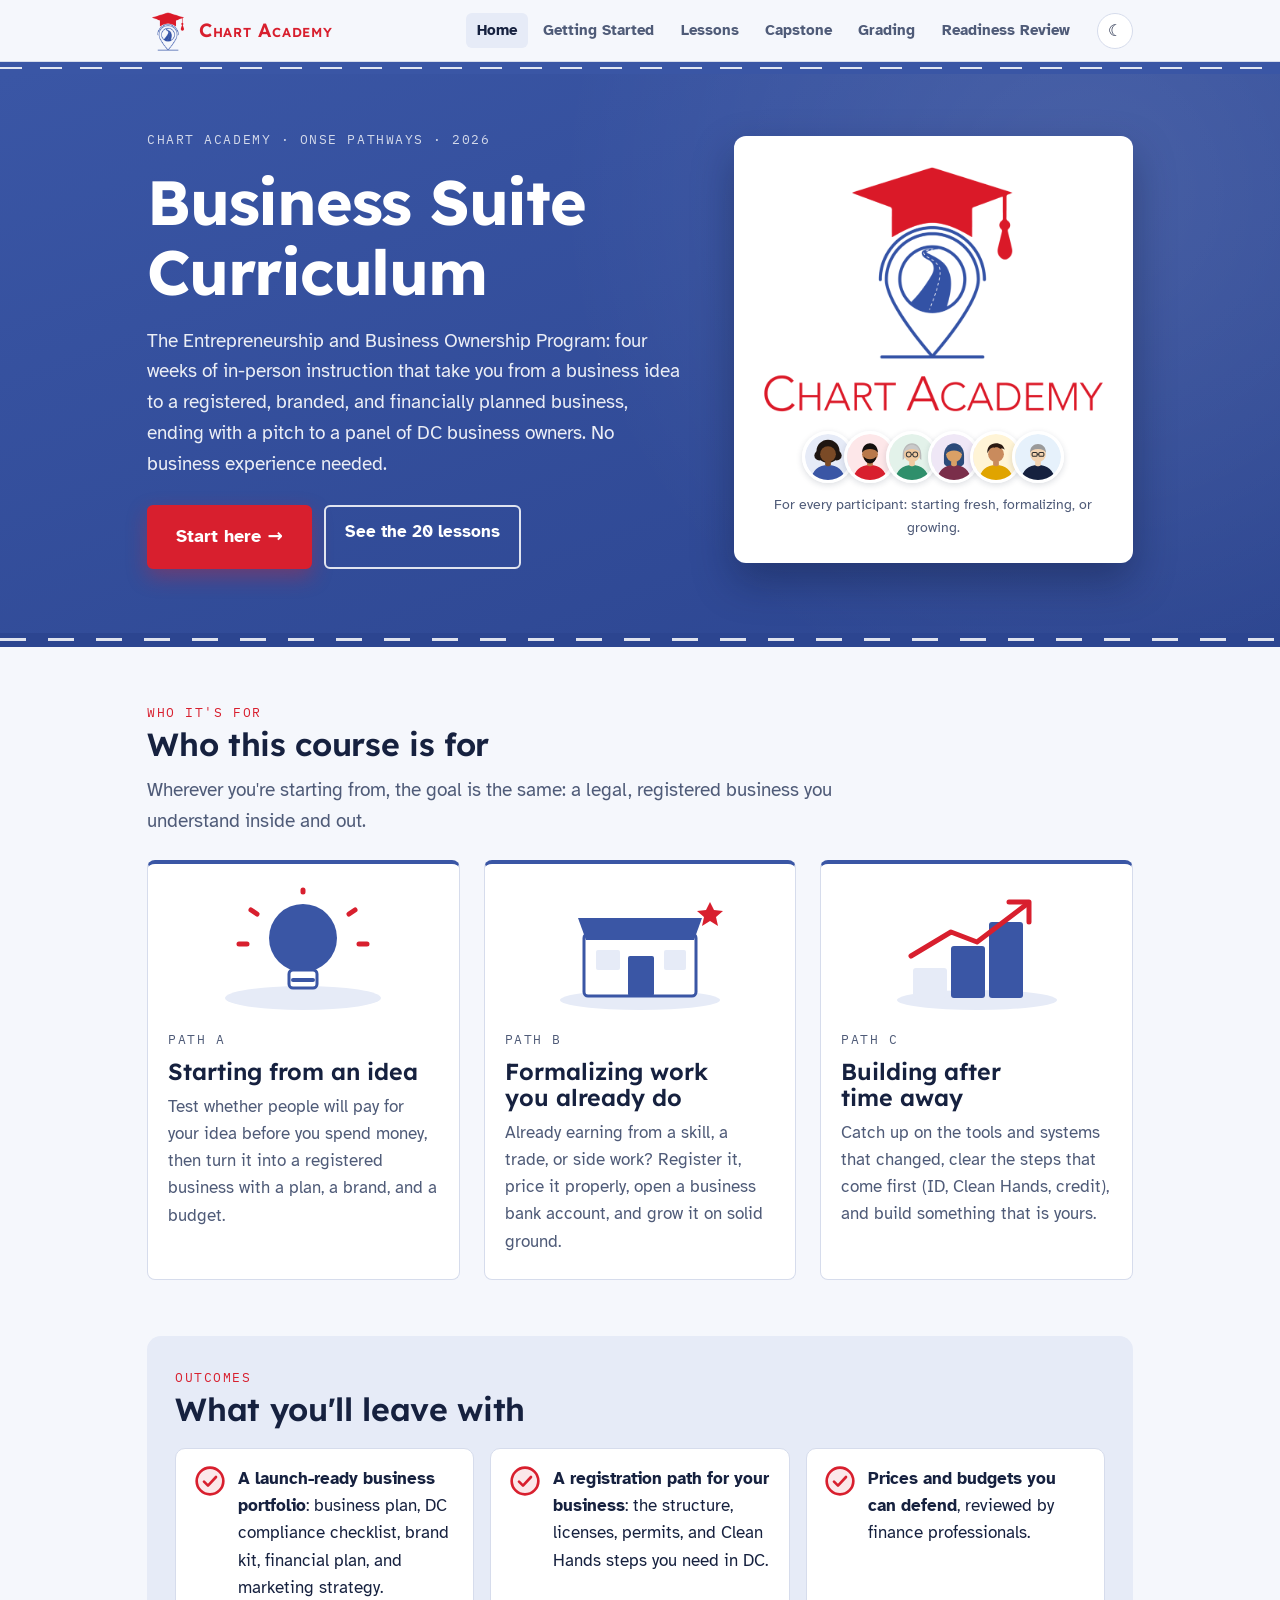
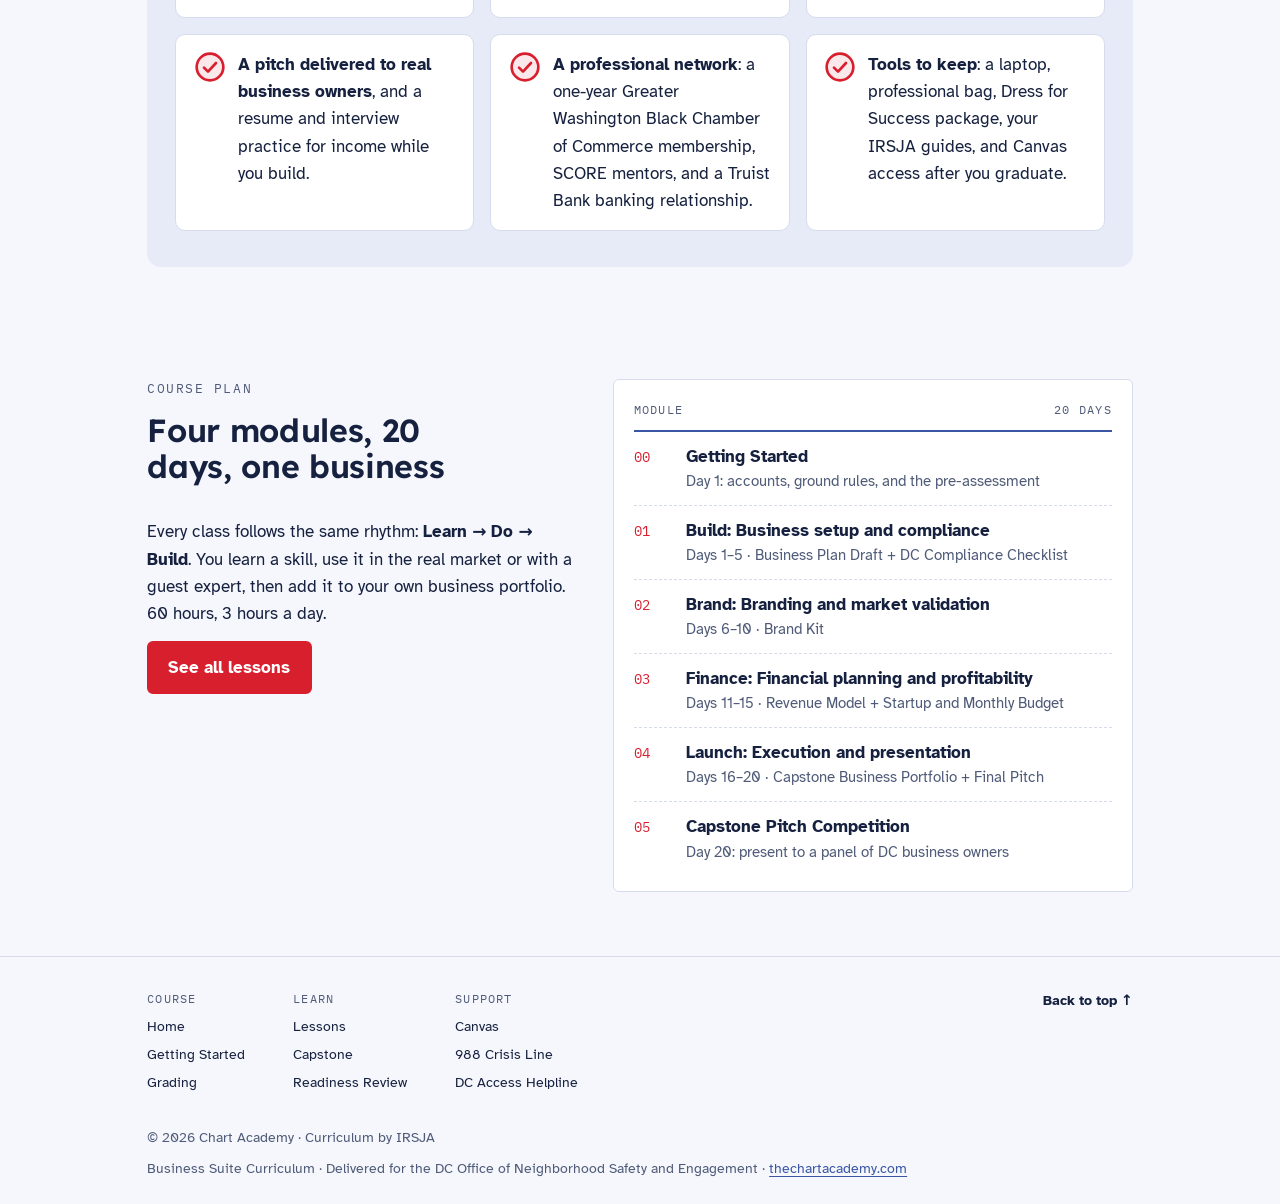
==== commit 74a99d37: "Match the AI for Workforce Readiness course design Same stylesheet, dark mode, road band, and page l" ====
--- a/index.html
+++ b/index.html
@@ -1,108 +1,115 @@
 <!DOCTYPE html>
 <html lang="en">
 <head>
-<meta charset="utf-8">
-<meta name="viewport" content="width=device-width, initial-scale=1">
-<title>Home · Business Suite · Chart Academy</title>
-<link rel="preconnect" href="https://fonts.googleapis.com">
-<link href="https://fonts.googleapis.com/css2?family=Oswald:wght@400;600&family=Source+Sans+3:wght@400;600&display=swap" rel="stylesheet">
-<link rel="stylesheet" href="css/style.css?v=20261024a">
+  <meta charset="UTF-8">
+  <meta name="viewport" content="width=device-width, initial-scale=1, viewport-fit=cover">
+  <title>Business Suite Curriculum</title>
+  <link rel="preconnect" href="https://fonts.googleapis.com">
+  <link rel="preconnect" href="https://fonts.gstatic.com" crossorigin>
+  <link rel="stylesheet" href="https://fonts.googleapis.com/css2?family=Atkinson+Hyperlegible:ital,wght@0,400;0,700;1,400&family=Lexend:wght@500;600;700&family=IBM+Plex+Mono:wght@400;500&display=swap">
+  <link rel="icon" type="image/png" href="images/chart-icon.png">
+  <link rel="stylesheet" href="css/style.css?v=20261024c">
+  <script>(function(){try{var t=localStorage.getItem("theme");if(t)document.documentElement.setAttribute("data-theme",t);}catch(e){}})();</script>
 </head>
 <body id="top">
-<header class="site-header"><div class="wrap">
-<a class="brand" href="index.html"><img src="images/chart-logo-icon.png" alt="Chart Academy logo"><span class="brand-text">Business Suite<small>Chart Academy · ONSE Pathways</small></span></a>
-<nav aria-label="Main"><input type="checkbox" id="nav-toggle" class="nav-toggle" aria-label="Show or hide the menu"><label for="nav-toggle" class="nav-btn" aria-hidden="true"><span class="bars"></span>Menu</label>
-<ul class="nav">
-<li><a href="index.html" aria-current=page>Home</a></li>
-<li><a href="getting-started.html">Getting Started</a></li>
-<li><a href="modules/build.html">1 · Build</a></li>
-<li><a href="modules/brand.html">2 · Brand</a></li>
-<li><a href="modules/finance.html">3 · Finance</a></li>
-<li><a href="modules/launch.html">4 · Launch</a></li>
-<li><a href="capstone.html">Capstone</a></li>
-<li><a href="readiness.html">Readiness Review</a></li>
-</ul></nav>
-</div></header>
+  <nav class="site-nav" aria-label="Main">
+    <div class="wrap">
+      <a class="brand-mark" href="index.html"><img src="images/chart-icon.png" alt="" width="40" height="40"><span>Chart Academy</span></a>
+      <ul class="navbar">
+        <li><a href="index.html" aria-current="page">Home</a></li>
+        <li><a href="getting-started.html">Getting Started</a></li>
+        <li><a href="lessons.html">Lessons</a></li>
+        <li><a href="capstone.html">Capstone</a></li>
+        <li><a href="grading.html">Grading</a></li>
+        <li><a href="readiness.html">Readiness Review</a></li>
+      </ul>
+      <button type="button" class="theme-toggle" id="theme-toggle" aria-label="Toggle dark mode"></button>
+    </div>
+  </nav>
+  <div class="road" aria-hidden="true"></div>
 
-<main>
+  <section class="hero-band">
+      <div class="wrap hero">
+        <div class="hero-intro">
+          <p class="eyebrow">Chart Academy · ONSE Pathways · 2026</p>
+          <h1>Business Suite Curriculum</h1>
+          <p class="lede">The Entrepreneurship and Business Ownership Program: four weeks of in-person instruction that take you from a business idea to a registered, branded, and financially planned business, ending with a pitch to a panel of DC business owners. No business experience needed.</p>
+          <div class="hero-actions">
+            <a class="btn btn-primary btn-lg" href="getting-started.html">Start here <span aria-hidden="true">→</span></a>
+            <a class="btn btn-on-dark" href="lessons.html">See the 20 lessons</a>
+          </div>
+        </div>
 
-<div class="hero"><div class="wrap hero-grid">
-  <div>
-  <p class="eyebrow">ONSE Pathways · 60 hours · 20 days</p>
-  <h1>Entrepreneurship and Business Ownership Program</h1>
-  <p class="lead">Develop the skills, plans, and professional network to launch and operate a legally registered business in the District of Columbia. In four weeks you will build a business plan, a brand, a financial plan, and a pitch, and present it to a panel of DC business owners.</p>
-  <p><span class="partner">Curriculum by <strong>IRSJA</strong> · Delivered by <strong>Chart Academy</strong></span></p>
-  <div class="btns">
-    <a class="btn" href="getting-started.html">Start here →</a>
-    <a class="btn ghost" href="readiness.html">Readiness Review</a>
-  </div>
-  </div>
-  <img src="images/chart-logo-full.png" alt="Chart Academy logo">
-</div></div>
+        <div class="hero-art">
+          <img src="images/chart-full.png" alt="Chart Academy logo: a graduation cap above a map pin with a winding road" width="900" height="665">
+          <div class="avatar-row" role="img" aria-label="Learners of different ages and backgrounds">
+            <svg class="avatar" viewBox="0 0 64 64" aria-hidden="true"><circle cx="32" cy="32" r="32" fill="#e6ebf7"/><circle cx="32" cy="24" r="16" fill="#1f1611"/><circle cx="20" cy="30" r="7" fill="#1f1611"/><circle cx="44" cy="30" r="7" fill="#1f1611"/><path d="M9 64c0-13 10-21 23-21s23 8 23 21z" fill="#3a56a5"/><rect x="28" y="36" width="8" height="9" rx="3" fill="#7a4a26"/><circle cx="32" cy="28" r="11" fill="#7a4a26"/></svg>
+            <svg class="avatar" viewBox="0 0 64 64" aria-hidden="true"><circle cx="32" cy="32" r="32" fill="#fde7e9"/><path d="M9 64c0-13 10-21 23-21s23 8 23 21z" fill="#d81f2e"/><rect x="28" y="36" width="8" height="9" rx="3" fill="#b9784a"/><circle cx="32" cy="28" r="11" fill="#b9784a"/><path d="M21 26c0-9 6-13 11-13s11 4 11 13c-3-4-7-5-11-5s-8 1-11 5z" fill="#14100e"/><path d="M23 31c1 7 5 10 9 10s8-3 9-10c-2 3-5 4-9 4s-7-1-9-4z" fill="#14100e"/></svg>
+            <svg class="avatar" viewBox="0 0 64 64" aria-hidden="true"><circle cx="32" cy="32" r="32" fill="#e3f2ea"/><path d="M19 30c0-11 6-17 13-17s13 6 13 17v6c-2-1-3-3-3-6 0-7-4-12-10-12s-10 5-10 12c0 3-1 5-3 6z" fill="#b8b8b8"/><path d="M9 64c0-13 10-21 23-21s23 8 23 21z" fill="#2f8f6b"/><rect x="28" y="36" width="8" height="9" rx="3" fill="#f0c9a0"/><circle cx="32" cy="28" r="11" fill="#f0c9a0"/><path d="M21 25c2-7 6-10 11-10s9 3 11 10c-4-3-7-4-11-4s-7 1-11 4z" fill="#c9c9c9"/><g fill="none" stroke="#3b3b3b" stroke-width="1.4"><circle cx="27.5" cy="28.5" r="3.4"/><circle cx="36.5" cy="28.5" r="3.4"/><path d="M30.9 28.5h2.2"/></g></svg>
+            <svg class="avatar" viewBox="0 0 64 64" aria-hidden="true"><circle cx="32" cy="32" r="32" fill="#efe7f6"/><path d="M18 30c0-10 6-17 14-17s14 7 14 17v10c0 4-6 7-14 7s-14-3-14-7z" fill="#2b4a7a"/><path d="M9 64c0-13 10-21 23-21s23 8 23 21z" fill="#7a2e4a"/><rect x="28" y="36" width="8" height="9" rx="3" fill="#d9a066"/><circle cx="32" cy="28" r="11" fill="#d9a066"/><path d="M21 28c0-7 5-12 11-12s11 5 11 12c-2-3-6-5-11-5s-9 2-11 5z" fill="#2b4a7a"/></svg>
+            <svg class="avatar" viewBox="0 0 64 64" aria-hidden="true"><circle cx="32" cy="32" r="32" fill="#fff4d6"/><path d="M9 64c0-13 10-21 23-21s23 8 23 21z" fill="#e0a400"/><rect x="28" y="36" width="8" height="9" rx="3" fill="#c98b5d"/><circle cx="32" cy="28" r="11" fill="#c98b5d"/><path d="M20 27c-1-9 5-14 12-14 6 0 11 3 12 9-2-2-4-2-6-1-2-2-5-3-8-2-3-1-6 1-7 3-1 1-2 3-3 5z" fill="#2a1a12"/></svg>
+            <svg class="avatar" viewBox="0 0 64 64" aria-hidden="true"><circle cx="32" cy="32" r="32" fill="#e6f1fb"/><path d="M9 64c0-13 10-21 23-21s23 8 23 21z" fill="#16213f"/><rect x="28" y="36" width="8" height="9" rx="3" fill="#f2d3b1"/><circle cx="32" cy="28" r="11" fill="#f2d3b1"/><path d="M21 26c0-8 5-12 11-12s11 4 11 12c-2-3-5-5-11-5s-9 2-11 5z" fill="#9a9a9a"/><g fill="none" stroke="#2a2a2a" stroke-width="1.4"><rect x="23.8" y="25.6" width="7" height="5.4" rx="1.6"/><rect x="33.2" y="25.6" width="7" height="5.4" rx="1.6"/><path d="M30.8 28.2h2.4"/></g></svg>
+          </div>
+          <p class="avatar-caption">For every participant: starting fresh, formalizing, or growing.</p>
+        </div>
+      </div>
+    <div class="hero-road" aria-hidden="true"></div>
+  </section>
 
-<section class="alt" id="modules"><div class="wrap">
-  <p class="eyebrow">Four modules · one business</p>
-  <h2>Build → Brand → Finance → Launch</h2>
-  <div class="mod-grid" style="--cols:4">
-    <article class="card mod-card course">
-      <span class="tag t1">Module 1 · Days 1–5</span>
-      <h3>BUILD</h3>
-      <p><strong>Business setup and compliance.</strong> Lay the foundation: choose a business idea that fits the DC market, pick a legal structure, and map every license, permit, and registration step, including the Clean Hands certificate.</p>
-      <p class="small">You build: Business Plan Draft + DC Compliance Checklist</p>
-      <div class="go-btn"><a class="btn" href="modules/build.html">Open module</a></div>
-    </article>
-    <article class="card mod-card course c2">
-      <span class="tag t2">Module 2 · Days 6–10</span>
-      <h3>BRAND</h3>
-      <p><strong>Branding and market validation.</strong> Find out what customers actually want before spending a dollar. Run customer interviews and a survey, then build a brand, a social media plan, and an elevator pitch on that evidence.</p>
-      <p class="small">You build: Brand Kit</p>
-      <div class="go-btn"><a class="btn" href="modules/brand.html">Open module</a></div>
-    </article>
-    <article class="card mod-card course">
-      <span class="tag t3">Module 3 · Days 11–15</span>
-      <h3>FINANCE</h3>
-      <p><strong>Financial planning and profitability.</strong> Build a financially viable business. Strengthen personal financial management, then set prices, build a revenue model, and create startup and monthly budgets that a finance professional reviews.</p>
-      <p class="small">You build: Revenue Model + Startup and Monthly Budget</p>
-      <div class="go-btn"><a class="btn" href="modules/finance.html">Open module</a></div>
-    </article>
-    <article class="card mod-card course c2">
-      <span class="tag t4">Module 4 · Days 16–20</span>
-      <h3>LAUNCH</h3>
-      <p><strong>Execution and presentation.</strong> Prepare for launch. Plan staffing, use AI tools, prepare a resume and interview skills for income while you build, then pitch your business to a panel of business owners.</p>
-      <p class="small">You build: Capstone Business Portfolio + Final Pitch</p>
-      <div class="go-btn"><a class="btn" href="modules/launch.html">Open module</a></div>
-    </article></div>
-</div></section>
+  <main class="wrap">
+    <section class="home-section">
+      <p class="eyebrow">Who it's for</p>
+      <h2 class="section-title">Who this course is for</h2>
+      <p class="lede section-lede">Wherever you're starting from, the goal is the same: a legal, registered business you understand inside and out.</p>
+      <div class="paths"><div class="path"><svg class="path-art" viewBox="0 0 200 130" role="img" aria-label="A lightbulb, for starting from an idea"><ellipse class="pa-soft" cx="100" cy="114" rx="78" ry="12"/><circle class="pa-fill" cx="100" cy="54" r="34"/><rect class="pa-paper" x="86" y="86" width="28" height="18" rx="4"/><path class="pa-line" d="M90 96h20"/><path class="pa-accent-line" d="M100 8v-2M146 30l6-4M54 30l-6-4M156 60h8M36 60h8"/></svg><p class="eyebrow">Path A</p><h3>Starting from an idea</h3><p>Test whether people will pay for your idea before you spend money, then turn it into a registered business with a plan, a brand, and a budget.</p></div><div class="path"><svg class="path-art" viewBox="0 0 200 130" role="img" aria-label="A storefront with an awning, for formalizing work you already do"><ellipse class="pa-soft" cx="100" cy="116" rx="80" ry="10"/><rect class="pa-paper" x="44" y="50" width="112" height="62" rx="4"/><path class="pa-fill" d="M38 34h124l-8 22H46z"/><rect class="pa-fill" x="88" y="72" width="26" height="40" rx="2"/><rect class="pa-soft" x="56" y="66" width="24" height="20" rx="2"/><rect class="pa-soft" x="124" y="66" width="22" height="20" rx="2"/><path class="pa-accent" d="M170 18l4 8 9 1-7 6 2 9-8-5-8 5 2-9-7-6 9-1z"/></svg><p class="eyebrow">Path B</p><h3>Formalizing work you already do</h3><p>Already earning from a skill, a trade, or side work? Register it, price it properly, open a business bank account, and grow it on solid ground.</p></div><div class="path"><svg class="path-art" viewBox="0 0 200 130" role="img" aria-label="Rising steps with an upward arrow, for building after time away"><ellipse class="pa-soft" cx="100" cy="116" rx="80" ry="10"/><rect class="pa-soft" x="36" y="84" width="34" height="30" rx="3"/><rect class="pa-fill" x="74" y="62" width="34" height="52" rx="3"/><rect class="pa-fill" x="112" y="38" width="34" height="76" rx="3"/><path class="pa-accent-line" d="M34 72l40-24 26 10 50-38"/><path class="pa-accent-line" d="M132 18h20v20"/></svg><p class="eyebrow">Path C</p><h3>Building after time away</h3><p>Catch up on the tools and systems that changed, clear the steps that come first (ID, Clean Hands, credit), and build something that is yours.</p></div></div>
+    </section>
 
-<section><div class="wrap">
-  <p class="eyebrow">Every day · 3 hours</p>
-  <h2>How each day works</h2>
-  <ol class="steps">
-    <li><strong>Open</strong>Check in, set the day's goal, and a 5-minute Tech Catch-Up.</li>
-    <li><strong>Learn</strong>Expert Content from your instructor and your IRSJA guide.</li>
-    <li><strong>Do</strong>Field Experience in the real market, or a Master Class with a guest expert.</li>
-    <li><strong>Build</strong>Add today's piece to your business portfolio, then the exit ticket in Canvas.</li>
-  </ol>
-</div></section>
+    <section class="home-section outcomes-band">
+      <p class="eyebrow">Outcomes</p>
+      <h2 class="section-title">What you'll leave with</h2>
+      <ul class="outcomes"><li class="outcome"><svg class="oc-icon" viewBox="0 0 24 24" aria-hidden="true"><circle cx="12" cy="12" r="10"/><path d="M7.5 12.5l3 3 6-6.5"/></svg><p><strong>A launch-ready business portfolio</strong>: business plan, DC compliance checklist, brand kit, financial plan, and marketing strategy.</p></li><li class="outcome"><svg class="oc-icon" viewBox="0 0 24 24" aria-hidden="true"><circle cx="12" cy="12" r="10"/><path d="M7.5 12.5l3 3 6-6.5"/></svg><p><strong>A registration path for your business</strong>: the structure, licenses, permits, and Clean Hands steps you need in DC.</p></li><li class="outcome"><svg class="oc-icon" viewBox="0 0 24 24" aria-hidden="true"><circle cx="12" cy="12" r="10"/><path d="M7.5 12.5l3 3 6-6.5"/></svg><p><strong>Prices and budgets you can defend</strong>, reviewed by finance professionals.</p></li><li class="outcome"><svg class="oc-icon" viewBox="0 0 24 24" aria-hidden="true"><circle cx="12" cy="12" r="10"/><path d="M7.5 12.5l3 3 6-6.5"/></svg><p><strong>A pitch delivered to real business owners</strong>, and a resume and interview practice for income while you build.</p></li><li class="outcome"><svg class="oc-icon" viewBox="0 0 24 24" aria-hidden="true"><circle cx="12" cy="12" r="10"/><path d="M7.5 12.5l3 3 6-6.5"/></svg><p><strong>A professional network</strong>: a one-year Greater Washington Black Chamber of Commerce membership, SCORE mentors, and a Truist Bank banking relationship.</p></li><li class="outcome"><svg class="oc-icon" viewBox="0 0 24 24" aria-hidden="true"><circle cx="12" cy="12" r="10"/><path d="M7.5 12.5l3 3 6-6.5"/></svg><p><strong>Tools to keep</strong>: a laptop, professional bag, Dress for Success package, your IRSJA guides, and Canvas access after you graduate.</p></li></ul>
+    </section>
 
-<section class="alt"><div class="wrap">
-  <div class="grid g2">
-    <div><p class="eyebrow">What you leave with</p><h2>Program resources and network</h2>
-      <ul><li>A launch-ready business portfolio: plan, brand, finances, and pitch</li><li>Your IRSJA guides to keep: Boss Up, Money Moves, Flipping the Game</li><li>A laptop, a professional bag, and a Dress for Success package</li><li>A one-year Greater Washington Black Chamber of Commerce membership</li><li>A business banking relationship through Truist Bank</li><li>Canvas access, templates, and resources after you graduate</li></ul></div>
-    <div><p class="eyebrow">Reentry support</p><h2>Designed for returning citizens</h2>
-      <p>If you have been away for a while, a lot changed: phones, apps, banking, how businesses get customers. This course meets you where you are. Every day starts with a short Tech Catch-Up, a case manager helps with ID, Clean Hands, supervision schedules, and anything else in the way, and nobody has to share their story unless they want to.</p>
-      <a class="btn ghost" href="readiness.html">See the Readiness Review</a></div>
-  </div>
-</div></section>
-</main>
+    <section class="home-section plan-section">
+      <div class="plan-intro">
+        <p class="eyebrow">Course plan</p>
+        <h2 class="section-title">Four modules, 20 days, one business</h2>
+        <p>Every class follows the same rhythm: <strong>Learn → Do → Build</strong>. You learn a skill, use it in the real market or with a guest expert, then add it to your own business portfolio. 60 hours, 3 hours a day.</p>
+        <p><a class="btn btn-primary" href="lessons.html">See all lessons</a></p>
+      </div>
+      <aside class="timecard" aria-label="Course plan">
+        <div class="timecard-head"><span>Module</span><span>20 days</span></div>
+        <ol><li><span class="slot">00</span><span><span class="slot-title">Getting Started</span><span class="slot-note">Day 1: accounts, ground rules, and the pre-assessment</span></span></li><li><span class="slot">01</span><span><span class="slot-title">Build: Business setup and compliance</span><span class="slot-note">Days 1–5 · Business Plan Draft + DC Compliance Checklist</span></span></li><li><span class="slot">02</span><span><span class="slot-title">Brand: Branding and market validation</span><span class="slot-note">Days 6–10 · Brand Kit</span></span></li><li><span class="slot">03</span><span><span class="slot-title">Finance: Financial planning and profitability</span><span class="slot-note">Days 11–15 · Revenue Model + Startup and Monthly Budget</span></span></li><li><span class="slot">04</span><span><span class="slot-title">Launch: Execution and presentation</span><span class="slot-note">Days 16–20 · Capstone Business Portfolio + Final Pitch</span></span></li><li><span class="slot">05</span><span><span class="slot-title">Capstone Pitch Competition</span><span class="slot-note">Day 20: present to a panel of DC business owners</span></span></li></ol>
+      </aside>
+    </section>
+  </main>
 
-<footer class="site-footer"><div class="wrap cols">
-<div><h4>Modules</h4><ul><li><a href="modules/build.html">1 · Build</a></li><li><a href="modules/brand.html">2 · Brand</a></li><li><a href="modules/finance.html">3 · Finance</a></li><li><a href="modules/launch.html">4 · Launch</a></li></ul></div>
-<div><h4>Support</h4><ul><li><a href="getting-started.html">Getting Started</a></li><li><a href="readiness.html">Readiness Review</a></li><li><a href="capstone.html">Capstone</a></li><li><a href="https://thechartacademy.instructure.com" target="_blank" rel="noopener">Canvas</a></li></ul></div>
-<div><p>© 2026 Chart Academy · In partnership with IRSJA<br>Delivered for the DC Office of Neighborhood Safety and Engagement<br><a href="https://www.thechartacademy.com" target="_blank" rel="noopener">thechartacademy.com</a></p><p>Crisis support: call or text <a href="tel:988">988</a> · DC Access Helpline <a href="tel:18887934357">1-888-793-4357</a></p><p><a href="#top">Back to top ↑</a></p></div>
-</div></footer>
-<script>/* open the day a link points to (for example modules/build.html#day-3) */
-function openHash(){var d=location.hash&&document.querySelector(location.hash);if(d&&d.tagName==="DETAILS"){d.open=true;d.scrollIntoView();}}
-addEventListener("hashchange",openHash);openHash();</script>
+  <footer class="site-footer">
+    <div class="wrap">
+      <nav class="footer-map" aria-label="Site map">
+        <div>
+          <p class="footer-head">Course</p>
+          <ul><li><a href="index.html">Home</a></li><li><a href="getting-started.html">Getting Started</a></li><li><a href="grading.html">Grading</a></li></ul>
+        </div>
+        <div>
+          <p class="footer-head">Learn</p>
+          <ul><li><a href="lessons.html">Lessons</a></li><li><a href="capstone.html">Capstone</a></li><li><a href="readiness.html">Readiness Review</a></li></ul>
+        </div>
+        <div>
+          <p class="footer-head">Support</p>
+          <ul><li><a href="https://thechartacademy.instructure.com" target="_blank" rel="noopener">Canvas</a></li><li><a href="tel:988">988 Crisis Line</a></li><li><a href="tel:18887934357">DC Access Helpline</a></li></ul>
+        </div>
+      </nav>
+      <a class="to-top" href="#top">Back to top <span aria-hidden="true">↑</span></a>
+      <div class="footer-meta">
+        <p>© 2026 Chart Academy · Curriculum by IRSJA</p>
+        <p>Business Suite Curriculum · Delivered for the DC Office of Neighborhood Safety and Engagement · <a href="https://www.thechartacademy.com">thechartacademy.com</a></p>
+      </div>
+    </div>
+  </footer>
+  <script src="js/theme.js"></script>
+  <script>/* open the lesson a link points to, for example lessons.html#day-3 */
+  function openHash(){var d=location.hash&&document.querySelector(location.hash);if(d&&d.tagName==="DETAILS"){d.open=true;d.scrollIntoView();}}
+  addEventListener("hashchange",openHash);openHash();</script>
 </body>
 </html>
--- a/css/style.css
+++ b/css/style.css
@@ -1,212 +1,1520 @@
-/* Chart Academy · Workforce Credentialing (in partnership with IRSJA)
-   Brand: Chart red #D71F2D, Chart blue #3A56A6. Tier colors used for the career ladder only. */
-:root{
-  --cream:#F6F8FC; --paper:#FFFFFF; --ink:#1F2A44; --muted:#5A6378; --red:#D71F2D; --blue:#3A56A6; --navy:#1F2A44;
-  --tier1:#5C5450; --tier2:#6F87A6; --tier3:#3F6B50; --tier4:#C0603A;
-  --line:#DCE2EE; --radius:10px; --max:1080px;
-  --head:"Oswald","Arial Narrow","Helvetica Neue",Arial,sans-serif;
-  --body:"Source Sans 3","Segoe UI",Roboto,Helvetica,Arial,sans-serif;
-}
-*{box-sizing:border-box}
-html{scroll-behavior:smooth}
-body{margin:0;background:var(--cream);color:var(--ink);font:17px/1.6 var(--body)}
-img{max-width:100%}
-a{color:var(--blue)}
-a:hover{color:var(--red)}
-h1,h2,h3,h4{font-family:var(--head);text-transform:uppercase;letter-spacing:.01em;line-height:1.1;margin:0 0 .5em}
-h1{font-size:clamp(2.2rem,5vw,3.6rem)}
-h2{font-size:clamp(1.6rem,3vw,2.2rem)}
-h3{font-size:1.25rem}
-.wrap{max-width:var(--max);margin:0 auto;padding:0 22px}
-
-/* Header */
-.site-header{background:#fff;color:var(--ink);border-bottom:4px solid var(--red);position:sticky;top:0;z-index:10}
-.site-header .wrap{display:flex;align-items:center;justify-content:space-between;gap:16px;min-height:64px;flex-wrap:wrap}
-.brand{color:var(--red);text-decoration:none;font-family:var(--head);font-size:1.15rem;text-transform:uppercase;display:flex;align-items:center;gap:10px}
-.brand-mark{display:inline-flex;gap:3px;align-items:flex-end}
-.brand-mark i{display:block;width:7px;background:var(--tier1)}
-.brand-mark i:nth-child(1){height:10px}.brand-mark i:nth-child(2){height:16px;background:var(--tier2)}
-.brand-mark i:nth-child(3){height:22px;background:var(--tier3)}.brand-mark i:nth-child(4){height:28px;background:var(--tier4)}
-.nav{list-style:none;display:flex;flex-wrap:wrap;gap:4px;margin:0;padding:8px 0}
-.nav a{color:var(--navy);text-decoration:none;padding:6px 10px;border-radius:6px;font-size:.95rem}
-.nav a:hover,.nav a[aria-current=page]{background:var(--blue);color:#fff}
-
-/* Sections */
-.hero{padding:56px 0 40px}
-.eyebrow{font-family:var(--head);text-transform:uppercase;letter-spacing:.06em;color:var(--muted);font-size:.95rem;margin-bottom:.6em}
-.lead{font-size:1.15rem;max-width:62ch}
-section{padding:36px 0}
-section.alt{background:var(--paper);border-top:1px solid var(--line);border-bottom:1px solid var(--line)}
-.btns{display:flex;flex-wrap:wrap;gap:12px;margin-top:22px}
-.btn{display:inline-block;background:var(--red);color:#fff;text-decoration:none;padding:11px 18px;border-radius:8px;font-weight:600}
-.btn:hover{background:#A9141F;color:#fff}
-.btn.ghost{background:transparent;color:var(--blue);border:2px solid var(--blue)}
-.btn.ghost:hover{background:var(--blue);color:#fff}
-
-/* Tier tags + cards */
-.tag{display:inline-block;color:#fff;font-family:var(--head);text-transform:uppercase;font-size:.85rem;padding:3px 10px;border-radius:4px;letter-spacing:.04em}
-.t1{background:var(--tier1)}.t2{background:var(--tier2)}.t3{background:var(--tier3)}.t4{background:var(--tier4)}
-.grid{display:grid;gap:18px}
-.g2{grid-template-columns:repeat(auto-fit,minmax(300px,1fr))}
-.g3{grid-template-columns:repeat(auto-fit,minmax(240px,1fr))}
-.g4{grid-template-columns:repeat(auto-fit,minmax(210px,1fr))}
-.card{background:#fff;border:1px solid var(--line);border-radius:var(--radius);padding:22px}
-.card.course{border-top:8px solid var(--red)}
-.card.course.c2{border-top-color:var(--blue)}
-.card h3{margin-top:10px}
-.stat{font-family:var(--head);font-size:2rem;line-height:1}
-.small{font-size:.92rem;color:var(--muted)}
-
-/* Ladder */
-.ladder{display:grid;grid-template-columns:repeat(4,1fr);gap:10px;align-items:end}
-.rung{color:#fff;padding:16px;border-radius:8px 8px 0 0}
-.rung h3{font-size:1.05rem;margin:0 0 6px}
-.rung p{margin:0;font-size:.92rem;line-height:1.4}
-.rung.r1{background:var(--tier1);min-height:150px}.rung.r2{background:var(--tier2);min-height:190px}
-.rung.r3{background:var(--tier3);min-height:230px}.rung.r4{background:var(--tier4);min-height:270px}
-.rung .here{display:inline-block;background:#fff;color:var(--ink);font-size:.78rem;font-weight:700;padding:2px 8px;border-radius:20px;margin-bottom:8px}
-@media(max-width:720px){.ladder{grid-template-columns:1fr 1fr}}
-
-/* Steps */
-.steps{counter-reset:s;list-style:none;padding:0;margin:0;display:grid;gap:14px;grid-template-columns:repeat(auto-fit,minmax(220px,1fr))}
-.steps li{background:#fff;border:1px solid var(--line);border-radius:var(--radius);padding:18px;border-left:6px solid var(--tier2)}
-.steps li:nth-child(1){border-left-color:var(--tier4)}.steps li:nth-child(3){border-left-color:var(--tier3)}.steps li:nth-child(4){border-left-color:var(--tier1)}
-.steps strong{font-family:var(--head);text-transform:uppercase;display:block;font-size:1.1rem;margin-bottom:4px}
-
-/* Hours bar */
-.hours{display:flex;height:54px;border-radius:8px;overflow:hidden;margin:16px 0 8px}
-.hours div{display:flex;align-items:center;justify-content:center;color:#fff;font-family:var(--head);font-size:.95rem;text-transform:uppercase;padding:0 6px;text-align:center}
-.h-content{background:var(--tier2);flex:45}.h-job{background:var(--tier3);flex:15}.h-cap{background:var(--tier4);flex:20}
-
-/* Fact table */
-.facts{width:100%;border-collapse:collapse;background:#fff;border-radius:var(--radius);overflow:hidden;border:1px solid var(--line)}
-.facts th,.facts td{text-align:left;padding:11px 14px;border-bottom:1px solid var(--line);vertical-align:top}
-.facts th{background:var(--blue);color:#fff;font-family:var(--head);text-transform:uppercase;font-weight:400;width:34%}
-.facts tr:last-child td,.facts tr:last-child th{border-bottom:0}
-
-/* Notes */
-.note{background:#fff;border-left:6px solid var(--tier4);padding:16px 18px;border-radius:0 var(--radius) var(--radius) 0;margin:18px 0}
-.note.info{border-left-color:var(--tier2)}
-.note.todo{border-left-color:#B58A00;background:#FFF8E1}
-.ai-box{background:#EEF1F6;border:1px dashed var(--tier2);padding:14px 16px;border-radius:8px;margin:12px 0;font-size:.95rem}
-.own-words{background:#EDF3EE;border-left:6px solid var(--tier3);padding:14px 18px;border-radius:0 8px 8px 0;margin:12px 0}
-.own-words b{font-family:var(--head);text-transform:uppercase;font-weight:400;display:block;margin-bottom:4px}
-
-/* Modules (details) */
-details.mod{background:#fff;border:1px solid var(--line);border-radius:var(--radius);margin:12px 0}
-details.mod>summary{cursor:pointer;list-style:none;padding:16px 20px;display:flex;align-items:center;gap:14px}
-details.mod>summary::-webkit-details-marker{display:none}
-details.mod>summary::after{content:"+";margin-left:auto;font-size:1.5rem;color:var(--muted)}
-details.mod[open]>summary::after{content:"–"}
-.num{font-family:var(--head);font-size:1.6rem;color:var(--red);min-width:2.2ch}
-a.mod-link{display:flex;align-items:center;gap:14px;padding:16px 20px;background:#fff;border:1px solid var(--line);border-radius:var(--radius);margin:12px 0;color:inherit;text-decoration:none;transition:border-color .15s,box-shadow .15s}
-a.mod-link:hover,a.mod-link:focus-visible{border-color:var(--blue,#3A56A6);box-shadow:0 4px 14px rgba(31,42,68,.08)}
-a.mod-link .hrs{margin-left:auto}
-a.mod-link .go{font-size:1.4rem;color:var(--red,#D71F2D)}
-.mod-title{font-family:var(--head);text-transform:uppercase;font-size:1.15rem}
-.hrs{background:var(--cream);border-radius:20px;padding:2px 10px;font-size:.85rem;white-space:nowrap}
-.mod-body{padding:0 20px 18px 20px;border-top:1px solid var(--line)}
-.mod-body h4{font-size:1rem;margin-top:16px;color:var(--muted)}
-.mod-body ol,.mod-body ul{padding-left:1.3em}
-
-/* Footer */
-.site-footer{background:var(--navy);color:#CFC7BA;padding:34px 0;margin-top:40px;font-size:.93rem}
-.site-footer a{color:#fff}
-.site-footer .cols{display:flex;flex-wrap:wrap;gap:40px;justify-content:space-between}
-.site-footer h4{color:#fff;font-size:.95rem}
-.site-footer ul{list-style:none;padding:0;margin:0}
-
-/* Chart Academy branding */
-.brand img{height:44px;width:auto;display:block}
-.brand-text{display:flex;flex-direction:column;line-height:1.05}
-.brand-text small{font-family:var(--body);text-transform:none;font-size:.78rem;color:var(--muted);letter-spacing:0}
-.hero-grid{display:grid;grid-template-columns:1.6fr 1fr;gap:30px;align-items:center}
-.hero-grid img{max-width:300px;justify-self:center}
-@media(max-width:760px){.hero-grid{grid-template-columns:1fr}.hero-grid img{max-width:200px}}
-.partner{display:inline-block;background:#fff;border:1px solid var(--line);border-radius:20px;padding:4px 12px;font-size:.9rem;color:var(--muted)}
-.figure{background:#fff;border:1px solid var(--line);border-radius:var(--radius);padding:10px;margin:18px 0}
-.figure img{display:block;width:100%;height:auto;border-radius:6px}
-.figure figcaption{font-size:.88rem;color:var(--muted);padding:8px 4px 0}
-.card-img{display:block;width:calc(100% + 44px);max-width:none;margin:-22px -22px 16px;height:auto;aspect-ratio:16/9;object-fit:cover}
-.card.course{overflow:hidden}
-
-/* Module pages */
-.crumbs{font-size:.92rem;color:var(--muted);margin-bottom:10px}
-.crumbs a{color:var(--muted)}
-.flow{display:grid;grid-template-columns:repeat(4,1fr);gap:10px;margin:16px 0}
-.flow div{border-radius:8px;padding:12px 14px;color:#fff}
-.flow b{font-family:var(--head);text-transform:uppercase;font-weight:400;display:block;font-size:1.05rem}
-.flow span{font-size:.88rem;opacity:.95}
-.flow .f-open{background:var(--tier1)}.flow .f-learn{background:var(--tier2)}.flow .f-practice{background:var(--tier3)}.flow .f-apply{background:var(--tier4)}
-@media(max-width:720px){.flow{grid-template-columns:1fr 1fr}}
-.deck-frame{position:relative;width:100%;aspect-ratio:16/9;border-radius:var(--radius);overflow:hidden;border:1px solid var(--line);background:#11182B}
-.deck-frame iframe{position:absolute;inset:0;width:100%;height:100%;border:0}
-.download{display:flex;gap:16px;align-items:center;background:#fff;border:1px solid var(--line);border-left:6px solid var(--blue);border-radius:0 var(--radius) var(--radius) 0;padding:16px 18px;margin:16px 0;flex-wrap:wrap}
-.download .file{font-family:var(--head);text-transform:uppercase;font-size:1.05rem}
-.download .meta{font-size:.9rem;color:var(--muted)}
-.download .btn{margin-left:auto}
-.mod-nav{display:flex;justify-content:space-between;gap:12px;flex-wrap:wrap;margin-top:10px}
-
-/* Module page accordions */
-details.acc{background:#fff;border:1px solid var(--line);border-radius:var(--radius);scroll-margin-top:120px}
-section.alt details.acc{background:#fff}
-details.acc>summary{cursor:pointer;list-style:none;padding:18px 22px;display:flex;align-items:center;gap:14px}
-details.acc>summary::-webkit-details-marker{display:none}
-details.acc>summary::after{content:"+";margin-left:auto;font-size:1.8rem;line-height:1;color:var(--red)}
-details.acc[open]>summary::after{content:"–"}
-details.acc>summary:hover .acc-title{color:var(--red)}
-details.acc .acc-head{display:flex;flex-direction:column;gap:2px}
-details.acc .acc-head .eyebrow{margin:0}
-details.acc .acc-title{font-family:var(--head);text-transform:uppercase;font-size:1.6rem;line-height:1.15}
-details.acc>.acc-body{padding:4px 22px 22px;border-top:1px solid var(--line)}
-@media print{details.acc>.acc-body{display:block}}
-
-/* Agent starter instructions (Job Search) */
-pre.prompt{white-space:pre-wrap;word-wrap:break-word;background:#1F2A44;color:#F6F8FC;border-radius:8px;padding:16px 18px;font-family:ui-monospace,SFMono-Regular,Menlo,Consolas,monospace;font-size:.88rem;line-height:1.5;margin:8px 0 14px;overflow-x:auto}
-pre.prompt .ai-note{color:#F7C9CD}
-
-/* Phone menu: one-row header with a Menu button */
-.nav-toggle{position:absolute;opacity:0;width:1px;height:1px;pointer-events:none}
-.nav-btn{display:none}
-@media(max-width:1100px){
-  .site-header .wrap{flex-wrap:nowrap;min-height:58px;gap:10px}
-  .brand{font-size:1rem}
-  .brand img{width:34px;height:auto}
-  .brand small{font-size:.68rem}
-  .nav-btn{display:inline-flex;align-items:center;gap:8px;cursor:pointer;font-family:var(--head);text-transform:uppercase;letter-spacing:.04em;color:var(--navy);border:2px solid var(--blue);border-radius:8px;padding:7px 12px;font-size:.95rem;background:#fff;white-space:nowrap}
-  .nav-btn .bars,.nav-btn .bars::before,.nav-btn .bars::after{display:block;width:16px;height:2px;background:var(--navy);position:relative;content:""}
-  .nav-btn .bars::before{position:absolute;top:-5px}.nav-btn .bars::after{position:absolute;top:5px}
-  .nav-toggle:focus-visible+.nav-btn{outline:3px solid var(--red);outline-offset:2px}
-  .nav-toggle:checked+.nav-btn{background:var(--blue);color:#fff}
-  .nav-toggle:checked+.nav-btn .bars,.nav-toggle:checked+.nav-btn .bars::before,.nav-toggle:checked+.nav-btn .bars::after{background:#fff}
-  .nav{display:none;position:absolute;left:0;right:0;top:100%;flex-direction:column;gap:0;padding:6px 16px 12px;background:#fff;border-bottom:4px solid var(--red);box-shadow:0 10px 20px rgba(31,42,68,.12)}
-  .nav-toggle:checked~.nav{display:flex}
-  .nav a{display:block;padding:12px 10px;font-size:1.05rem;border-bottom:1px solid var(--line);border-radius:0}
-  .nav li:last-child a{border-bottom:0}
-  .nav a[aria-current=page]{border-radius:6px}
-}
-
-/* Job Search agent cards: link to the session at the bottom of each card */
-#process .card{display:flex;flex-direction:column}
-details.mod{scroll-margin-top:90px}
-
-/* Module cards on the course pages: two rows (8 modules = 2 rows of 4; 10 = 2 rows of 5) */
-.mod-grid{display:grid;grid-template-columns:repeat(var(--cols,4),minmax(0,1fr));gap:18px;margin-top:18px}
-.mod-card{display:flex;flex-direction:column}
-.mod-card h3{font-size:1.15rem;line-height:1.2;margin:10px 0 6px}
-.mod-card p{font-size:.95rem}
-.mod-card .go-btn{margin-top:auto;padding-top:8px}
-.mod-card .btn{width:100%;text-align:center}
-@media(max-width:1000px){.mod-grid{grid-template-columns:repeat(2,minmax(0,1fr))}}
-@media(max-width:560px){.mod-grid{grid-template-columns:1fr}}
-
-/* Business Suite: day agendas and partner chips */
-.agenda{list-style:none;padding:0;margin:8px 0 14px;display:grid;gap:6px}
-.agenda li{display:grid;grid-template-columns:72px 1fr;gap:4px 12px;background:var(--cream);border-radius:8px;padding:10px 12px}
-.agenda .mins{grid-row:span 2;font-family:var(--head);color:var(--red);font-size:1rem}
-.agenda b{font-family:var(--head);text-transform:uppercase;font-weight:400;letter-spacing:.02em}
-.chips{display:flex;flex-wrap:wrap;gap:8px;margin:10px 0}
-.chip{display:inline-block;border-radius:20px;padding:4px 12px;font-size:.88rem;background:#EEF1F6;border:1px solid var(--line)}
-.chip.c-master{border-color:var(--tier2)}.chip.c-bank{border-color:var(--tier3)}.chip.c-field{border-color:var(--tier4)}
-details.day{margin:12px 0}
-@media(max-width:560px){.agenda li{grid-template-columns:1fr}.agenda .mins{grid-row:auto}}
+/* Layout: one centered column (~68rem), sticky nav with the logo, and a blue "road" band
+   with a dashed center line taken from the logo. Red is reserved for calls to action and highlights. */
+:root {
+  --paper: #f5f7fc;
+  --surface: #ffffff;
+  --ink: #16213f;
+  --muted: #4f5b78;
+  --line: #d6dcec;
+  --brand: #3a56a5;
+  /* logo blue */
+  --brand-soft: #e6ebf7;
+  --accent: #d81f2e;
+  /* logo red */
+  --on-accent: #ffffff;
+  --road-line: #ffffff;
+  --ai-pink: #3a56a5;      /* AI Instructions notes: logo blue */
+  /* AI Instructions notes */
+
+  --font-display: "Lexend", "Segoe UI", system-ui, sans-serif;
+  --font-body: "Atkinson Hyperlegible", "Segoe UI", system-ui, -apple-system, sans-serif;
+  --font-mono: "IBM Plex Mono", ui-monospace, Menlo, Consolas, monospace;
+
+  --step-0: 1.0625rem;
+  --step-1: 1.2rem;
+  --step-2: 1.45rem;
+  --step-3: 2rem;
+  --step-4: clamp(2.3rem, 5.5vw, 3.75rem);
+  --radius: 6px;
+  --measure: 65ch;
+}
+
+@media (prefers-color-scheme: dark) {
+  :root:not([data-theme="light"]) {
+    --paper: #0f1529;
+    --surface: #171f39;
+    --ink: #e7ebf6;
+    --muted: #a3acc6;
+    --line: #2b3554;
+    --brand: #8ea4e6;
+    --brand-soft: #1e2a4d;
+    --accent: #e8414e;
+    --on-accent: #ffffff;
+    --road-line: #e7ebf6;
+    --ai-pink: #8ea4e6;
+    color-scheme: dark;
+  }
+}
+
+:root[data-theme="dark"] {
+  --paper: #0f1529;
+  --surface: #171f39;
+  --ink: #e7ebf6;
+  --muted: #a3acc6;
+  --line: #2b3554;
+  --brand: #8ea4e6;
+  --brand-soft: #1e2a4d;
+  --accent: #e8414e;
+  --on-accent: #ffffff;
+  --road-line: #e7ebf6;
+  --ai-pink: #8ea4e6;
+  color-scheme: dark;
+}
+
+* {
+  box-sizing: border-box;
+}
+
+body {
+  margin: 0;
+  background: var(--paper);
+  color: var(--ink);
+  font-family: var(--font-body);
+  font-size: var(--step-0);
+  line-height: 1.6;
+
+  /* prevent selection */
+  -webkit-touch-callout: none;
+  -webkit-user-select: none;
+  -khtml-user-select: none;
+  -moz-user-select: none;
+  -ms-user-select: none;
+  user-select: none;
+}
+
+a {
+  color: var(--brand);
+  text-underline-offset: 3px;
+}
+
+a:hover {
+  text-decoration-thickness: 2px;
+}
+
+:focus-visible {
+  outline: 3px solid var(--accent);
+  outline-offset: 2px;
+}
+
+h1,
+h2,
+h3 {
+  font-family: var(--font-display);
+  line-height: 1.12;
+  text-wrap: balance;
+  margin: 0;
+}
+
+h1 {
+  font-size: var(--step-4);
+  font-weight: 700;
+  letter-spacing: -0.02em;
+}
+
+h2 {
+  font-size: var(--step-3);
+  font-weight: 600;
+  letter-spacing: -0.01em;
+}
+
+h3 {
+  font-size: var(--step-2);
+  font-weight: 600;
+}
+
+p {
+  margin: 0;
+}
+
+.wrap {
+  width: 100%;
+  max-width: 68rem;
+  margin-inline: auto;
+  padding-inline: max(16px, 4vw);
+}
+
+/* ---------- Nav ---------- */
+.site-nav {
+  position: sticky;
+  top: env(safe-area-inset-top, 0px);
+  z-index: 10;
+  background: var(--paper);
+  border-bottom: 1px solid var(--line);
+}
+
+.site-nav .wrap {
+  display: flex;
+  align-items: center;
+  gap: 1rem;
+  padding-block: 0.6rem;
+}
+
+.brand-mark {
+  display: flex;
+  align-items: center;
+  gap: 0.6rem;
+  font-family: var(--font-display);
+  font-weight: 600;
+  font-size: 1.05rem;
+  color: var(--ink);
+  text-decoration: none;
+  white-space: nowrap;
+}
+
+.brand-mark img {
+  width: 42px;
+  height: 42px;
+  flex: none;
+}
+
+.brand-mark span {
+  color: var(--accent);
+  font-variant: small-caps;
+  font-size: 1.2rem;
+  letter-spacing: 0.04em;
+}
+
+.navbar {
+  display: flex;
+  gap: 0.25rem;
+  list-style: none;
+  margin: 0 0 0 auto;
+  padding: 0;
+  overflow-x: auto;
+  min-width: 0;
+}
+
+.navbar a {
+  display: block;
+  padding: 0.35rem 0.7rem;
+  border-radius: var(--radius);
+  color: var(--muted);
+  text-decoration: none;
+  font-weight: 700;
+  font-size: 0.95rem;
+  white-space: nowrap;
+}
+
+.navbar a:hover {
+  color: var(--ink);
+  background: var(--brand-soft);
+}
+
+.navbar a[aria-current="page"] {
+  color: var(--ink);
+  background: var(--brand-soft);
+}
+
+.theme-toggle {
+  flex: none;
+  width: 2.25rem;
+  height: 2.25rem;
+  border: 1px solid var(--line);
+  border-radius: 50%;
+  background: var(--surface);
+  color: var(--ink);
+  cursor: pointer;
+  font-size: 1rem;
+  line-height: 1;
+}
+
+@media (max-width: 760px) {
+  .site-nav .wrap {
+    flex-wrap: wrap;
+  }
+
+  .navbar {
+    margin-left: 0;
+    order: 3;
+    width: 100%;
+  }
+
+  .theme-toggle {
+    margin-left: auto;
+  }
+}
+
+/* ---------- Road band (from the logo) ---------- */
+.road {
+  position: relative;
+  height: 12px;
+  background: var(--brand);
+}
+
+.road::after {
+  content: "";
+  position: absolute;
+  inset-inline: 0;
+  top: 50%;
+  height: 2px;
+  transform: translateY(-50%);
+  background: repeating-linear-gradient(90deg, var(--road-line) 0 22px, transparent 22px 40px);
+  opacity: 0.85;
+}
+
+/* ---------- Page header ---------- */
+.page-head {
+  padding-block: 3rem 2rem;
+  display: grid;
+  gap: 0.75rem;
+}
+
+.eyebrow {
+  font-family: var(--font-mono);
+  font-size: 0.8rem;
+  text-transform: uppercase;
+  letter-spacing: 0.12em;
+  color: var(--muted);
+}
+
+.lede {
+  font-size: var(--step-1);
+  color: var(--muted);
+  max-width: var(--measure);
+}
+
+main {
+  padding-bottom: 4rem;
+}
+
+section+section {
+  margin-top: 3.5rem;
+}
+
+.section-title {
+  margin-bottom: 1.25rem;
+}
+
+.prose {
+  max-width: var(--measure);
+  display: grid;
+  gap: 1rem;
+}
+
+.prose ul,
+.prose ol {
+  margin: 0;
+  padding-left: 1.25rem;
+  display: grid;
+  gap: 0.4rem;
+}
+
+/* ---------- Home hero ---------- */
+.hero {
+  display: grid;
+  grid-template-columns: minmax(0, 1.35fr) minmax(0, 1fr);
+  gap: 3rem;
+  align-items: start;
+  padding-block: 3.5rem 3rem;
+}
+
+.hero-intro {
+  display: grid;
+  gap: 1.1rem;
+  min-width: 0;
+}
+
+.hero-intro .instructor {
+  font-weight: 700;
+}
+
+.hero-actions {
+  display: flex;
+  flex-wrap: wrap;
+  gap: 0.75rem;
+  margin-top: 0.5rem;
+}
+
+.btn {
+  display: inline-block;
+  padding: 0.7rem 1.2rem;
+  border-radius: var(--radius);
+  font-weight: 700;
+  text-decoration: none;
+  border: 2px solid var(--ink);
+}
+
+.btn-primary {
+  background: var(--accent);
+  color: var(--on-accent);
+  border-color: var(--accent);
+}
+
+.btn-ghost {
+  color: var(--brand);
+  border-color: var(--brand);
+}
+
+.btn:hover {
+  text-decoration: underline;
+}
+
+.hero-art {
+  min-width: 0;
+  background: #ffffff;
+  /* logo is drawn for a white ground, so keep it in dark mode too */
+  border-radius: 12px;
+  padding: 1.5rem;
+  border: 1px solid var(--line);
+}
+
+.hero-art img {
+  display: block;
+  width: 100%;
+  height: auto;
+}
+
+.hero {
+  align-items: center;
+}
+
+/* Time card: the course plan as a punch card */
+.timecard {
+  max-width: 44rem;
+  background: var(--surface);
+  border: 1px solid var(--line);
+  border-radius: var(--radius);
+  padding: 1.25rem 1.25rem 1rem;
+  min-width: 0;
+}
+
+.timecard-head {
+  display: flex;
+  justify-content: space-between;
+  gap: 1rem;
+  font-family: var(--font-mono);
+  font-size: 0.78rem;
+  text-transform: uppercase;
+  letter-spacing: 0.1em;
+  color: var(--muted);
+  border-bottom: 2px solid var(--brand);
+  padding-bottom: 0.6rem;
+}
+
+.timecard ol {
+  list-style: none;
+  margin: 0;
+  padding: 0;
+}
+
+.timecard li {
+  display: grid;
+  grid-template-columns: 2.5rem 1fr;
+  gap: 0.75rem;
+  align-items: baseline;
+  padding-block: 0.7rem;
+  border-bottom: 1px dashed var(--line);
+}
+
+.timecard li:last-child {
+  border-bottom: 0;
+}
+
+.timecard .slot {
+  font-family: var(--font-mono);
+  font-size: 0.85rem;
+  color: var(--accent);
+  font-variant-numeric: tabular-nums;
+}
+
+.timecard .slot-title {
+  font-weight: 700;
+}
+
+.timecard .slot-note {
+  display: block;
+  color: var(--muted);
+  font-size: 0.92rem;
+}
+
+@media (max-width: 860px) {
+  .hero {
+    grid-template-columns: 1fr;
+    gap: 2rem;
+    padding-block: 2.5rem 2rem;
+  }
+}
+
+/* ---------- Paths (who it's for): three illustrated cards side by side ---------- */
+.paths {
+  display: grid;
+  grid-template-columns: repeat(3, minmax(0, 1fr));
+  gap: 1.5rem;
+}
+
+.path {
+  display: grid;
+  gap: 0.5rem;
+  align-content: start;
+  background: var(--surface);
+  border: 1px solid var(--line);
+  border-top: 4px solid var(--brand);
+  border-radius: 8px;
+  padding: 1.25rem 1.25rem 1.5rem;
+}
+
+.path h3 {
+  font-size: var(--step-2);
+}
+
+.path p {
+  color: var(--muted);
+}
+
+.path-art {
+  width: 100%;
+  max-width: 200px;
+  height: auto;
+  margin: 0 auto 0.5rem;
+  display: block;
+}
+.path-art .pa-soft { fill: var(--brand-soft); }
+.path-art .pa-line { fill: none; stroke: var(--brand); stroke-width: 4; stroke-linecap: round; stroke-linejoin: round; }
+.path-art .pa-fill { fill: var(--brand); }
+.path-art .pa-accent { fill: var(--accent); }
+.path-art .pa-accent-line { fill: none; stroke: var(--accent); stroke-width: 5; stroke-linecap: round; stroke-linejoin: round; }
+.path-art .pa-paper { fill: var(--surface); stroke: var(--brand); stroke-width: 3; }
+
+@media (max-width: 640px) {
+  .paths {
+    grid-template-columns: 1fr;
+    gap: 1rem;
+  }
+  .path-art { max-width: 160px; }
+}
+
+/* ---------- Lessons accordion ---------- */
+.module+.module {
+  margin-top: 2.5rem;
+}
+
+.module-head {
+  display: flex;
+  align-items: baseline;
+  gap: 0.75rem;
+  flex-wrap: wrap;
+  margin-bottom: 0.75rem;
+}
+
+.module-head .eyebrow {
+  order: -1;
+  width: 100%;
+}
+
+.module-note {
+  width: 100%;
+  margin: 0;
+  color: var(--muted);
+}
+
+.lesson {
+  border-top: 1px solid var(--line);
+}
+
+.lesson:last-child {
+  border-bottom: 1px solid var(--line);
+}
+
+.lesson summary {
+  list-style: none;
+  cursor: pointer;
+  display: grid;
+  grid-template-columns: 5rem 1fr auto;
+  gap: 1rem;
+  align-items: baseline;
+  padding-block: 1rem;
+}
+
+.lesson summary::-webkit-details-marker {
+  display: none;
+}
+
+.lesson summary:hover .lesson-title {
+  color: var(--brand);
+}
+
+.lesson-num {
+  white-space: nowrap;
+  font-family: var(--font-mono);
+  font-size: 0.85rem;
+  color: var(--muted);
+  font-variant-numeric: tabular-nums;
+}
+
+.lesson-title {
+  font-weight: 700;
+  font-size: var(--step-1);
+}
+
+.lesson-toggle {
+  font-family: var(--font-mono);
+  color: var(--muted);
+  transition: transform 0.2s ease;
+}
+
+.lesson[open] .lesson-toggle {
+  transform: rotate(45deg);
+}
+
+.lesson-body {
+  display: grid;
+  gap: 0.9rem;
+  padding: 0 0 1.25rem 6rem;
+  max-width: calc(var(--measure) + 6rem);
+}
+
+.lesson-body ul {
+  margin: 0;
+  padding-left: 1.2rem;
+  display: grid;
+  gap: 0.3rem;
+}
+
+@media (max-width: 600px) {
+  .lesson summary {
+    grid-template-columns: 1fr auto;
+  }
+
+  .lesson-num {
+    grid-column: 1 / -1;
+  }
+
+  .lesson-body {
+    padding-left: 0;
+  }
+}
+
+.links {
+  display: flex;
+  flex-wrap: wrap;
+  gap: 0.5rem 1.25rem;
+  font-weight: 700;
+  font-size: 0.95rem;
+}
+
+.is-disabled {
+  color: var(--muted);
+  opacity: 0.7;
+  cursor: not-allowed;
+}
+
+/* ---------- Work orders (agent labs) ---------- */
+.orders {
+  display: grid;
+  gap: 1.5rem;
+}
+
+.order {
+  background: var(--surface);
+  border: 1px solid var(--line);
+  border-radius: var(--radius);
+  overflow: hidden;
+  scroll-margin-top: 6rem;
+}
+
+.order-head,
+.order-detail {
+  display: grid;
+  grid-template-columns: 13rem minmax(0, 1fr);
+}
+
+.order-head {
+  grid-template-columns: 13rem minmax(0, 1fr) 9rem 2.5rem;
+  align-items: stretch;
+}
+
+summary.order-head {
+  list-style: none;
+  cursor: pointer;
+}
+
+summary.order-head::-webkit-details-marker {
+  display: none;
+}
+
+summary.order-head:hover h3 {
+  color: var(--brand);
+}
+
+.order-intro {
+  padding: 1.25rem 1.5rem;
+  display: grid;
+  gap: 0.5rem;
+  align-content: center;
+}
+
+.order-intro h3 {
+  font-size: var(--step-2);
+  margin: 0;
+}
+
+.order-intro p {
+  margin: 0;
+  color: var(--muted);
+}
+
+.order-art {
+  width: 100%;
+  height: auto;
+  align-self: center;
+  padding-block: 0.75rem;
+}
+
+.order-toggle {
+  align-self: start;
+  padding-top: 1.25rem;
+  font-family: var(--font-mono);
+  font-size: 1.25rem;
+  color: var(--muted);
+  transition: transform 0.2s ease;
+  justify-self: center;
+}
+
+.order[open] .order-toggle {
+  transform: rotate(45deg);
+}
+
+.order[open] .order-head {
+  border-bottom: 1px solid var(--line);
+}
+
+/* The detail row keeps the stub's colored band running down the left. */
+.order-detail::before {
+  content: "";
+  background: var(--brand-soft);
+  border-right: 2px dashed var(--line);
+}
+
+.order-art .oa-card { fill: var(--surface); stroke: var(--line); stroke-width: 2; }
+.order-art .oa-soft { fill: var(--brand-soft); stroke: var(--brand); stroke-width: 1.5; }
+.order-art .oa-brand { fill: var(--brand); }
+.order-art .oa-accent { fill: var(--accent); }
+.order-art .oa-head { fill: var(--brand-soft); }
+.order-art .oa-line { stroke: var(--brand); stroke-width: 4; stroke-linecap: round; opacity: 0.55; }
+.order-art .oa-line-w { stroke: var(--surface); stroke-width: 4; stroke-linecap: round; }
+.order-art .oa-bubble { fill: var(--brand); }
+.order-art .oa-grid { fill: none; stroke: var(--line); stroke-width: 1.5; }
+.order-art .oa-stroke { fill: none; stroke: var(--brand); stroke-width: 3.5; stroke-linecap: round; stroke-linejoin: round; }
+.order-art .oa-route { fill: none; stroke: var(--muted); stroke-width: 3; stroke-dasharray: 6 6; stroke-linecap: round; }
+.order-art .oa-tape { stroke: var(--brand); stroke-width: 3; }
+.order-art .oa-lens { fill: var(--surface); stroke: var(--brand); stroke-width: 6; }
+.order-art .oa-handle { stroke: var(--brand); stroke-width: 9; stroke-linecap: round; }
+.order-art .oa-check { fill: none; stroke: var(--accent); stroke-width: 5; stroke-linecap: round; stroke-linejoin: round; }
+.order-art .oa-ok { fill: var(--accent); }
+.order-art .oa-check-sm { fill: none; stroke: var(--on-accent); stroke-width: 2.5; stroke-linecap: round; stroke-linejoin: round; }
+.order-art .oa-alert { fill: var(--accent); }
+.order-art .oa-alert-mark { stroke: var(--on-accent); stroke-width: 2.5; stroke-linecap: round; }
+.order-art .oa-dashed { fill: none; stroke: var(--line); stroke-width: 3; stroke-dasharray: 8 6; }
+
+.order-stub {
+  background: var(--brand-soft);
+  border-right: 2px dashed var(--line);
+  padding: 1.25rem;
+  display: grid;
+  gap: 0.35rem;
+  align-content: start;
+  font-family: var(--font-mono);
+  font-size: 0.82rem;
+  color: var(--muted);
+}
+
+.order-stub .wo {
+  font-family: var(--font-display);
+  font-size: 2rem;
+  font-weight: 700;
+  line-height: 1;
+  color: var(--brand);
+  font-variant-numeric: tabular-nums;
+}
+
+.order-stub dt {
+  text-transform: uppercase;
+  letter-spacing: 0.1em;
+  margin-top: 0.6rem;
+}
+
+.order-stub dd {
+  margin: 0;
+  color: var(--ink);
+}
+
+.order-body {
+  padding: 1.25rem 1.5rem 1.5rem;
+  display: grid;
+  gap: 0.9rem;
+  min-width: 0;
+}
+
+.order-body h3 {
+  font-size: var(--step-2);
+}
+
+.order-body ul {
+  margin: 0;
+  padding-left: 1.2rem;
+  display: grid;
+  gap: 0.3rem;
+}
+
+.label {
+  font-family: var(--font-mono);
+  font-size: 0.75rem;
+  text-transform: uppercase;
+  letter-spacing: 0.12em;
+  color: var(--muted);
+  margin-bottom: 0.25rem;
+}
+
+.prompt {
+  background: var(--paper);
+  border-left: 4px solid var(--accent);
+  padding: 0.85rem 1rem;
+  font-family: var(--font-mono);
+  font-size: 0.88rem;
+  line-height: 1.55;
+  white-space: pre-wrap;
+  overflow-x: auto;
+}
+
+.order.is-open {
+  border-style: dashed;
+}
+
+.order.is-open .order-head {
+  grid-template-columns: 13rem minmax(0, 1fr) 9rem;
+}
+
+@media (max-width: 700px) {
+  .order-head,
+  .order.is-open .order-head {
+    grid-template-columns: minmax(0, 1fr) 6rem;
+  }
+
+  .order-detail {
+    grid-template-columns: 1fr;
+  }
+
+  .order-detail::before {
+    display: none;
+  }
+
+  .order-stub {
+    grid-column: 1 / -1;
+    border-right: 0;
+    border-bottom: 2px dashed var(--line);
+  }
+
+  .order-intro {
+    padding: 1rem;
+  }
+
+  .order-art {
+    padding: 0.5rem 0.75rem 0.5rem 0;
+  }
+
+  .order-toggle {
+    position: absolute;
+    right: 1rem;
+    top: 0;
+  }
+
+  .order-head {
+    position: relative;
+  }
+}
+
+/* ---------- Tables ---------- */
+.table-wrap {
+  overflow-x: auto;
+  max-width: 48rem;
+}
+
+table {
+  border-collapse: collapse;
+  width: 100%;
+}
+
+th,
+td {
+  text-align: left;
+  padding: 0.75rem 1rem 0.75rem 0;
+  border-bottom: 1px solid var(--line);
+  vertical-align: top;
+}
+
+th {
+  font-family: var(--font-mono);
+  font-size: 0.78rem;
+  text-transform: uppercase;
+  letter-spacing: 0.1em;
+  color: var(--muted);
+  font-weight: 500;
+}
+
+td.num,
+th.num {
+  text-align: right;
+  padding-right: 0;
+  font-variant-numeric: tabular-nums;
+}
+
+tfoot td {
+  font-weight: 700;
+  border-bottom: 0;
+  border-top: 2px solid var(--ink);
+}
+
+/* ---------- Callout ---------- */
+.callout {
+  max-width: var(--measure);
+  background: var(--brand-soft);
+  border-radius: var(--radius);
+  padding: 1rem 1.25rem;
+}
+
+/* ---------- Footer ---------- */
+.site-footer {
+  border-top: 1px solid var(--line);
+  color: var(--muted);
+  font-size: 0.9rem;
+}
+
+.site-footer .wrap {
+  padding-block: 2rem 1.5rem;
+  display: grid;
+  grid-template-columns: 1fr auto;
+  gap: 2rem;
+}
+
+.to-top {
+  align-self: start;
+  color: var(--ink);
+  font-weight: 700;
+  text-decoration: none;
+}
+
+.to-top:hover {
+  color: var(--brand);
+  text-decoration: underline;
+}
+
+.footer-meta {
+  grid-column: 1 / -1;
+}
+
+
+.footer-map {
+  display: flex;
+  flex-wrap: wrap;
+  gap: 1rem 3rem;
+}
+
+.footer-head {
+  margin: 0 0 0.4rem;
+  font-family: var(--font-mono);
+  font-size: 0.75rem;
+  text-transform: uppercase;
+  letter-spacing: 0.1em;
+}
+
+.footer-map ul {
+  list-style: none;
+  margin: 0;
+  padding: 0;
+  display: grid;
+  gap: 0.3rem;
+}
+
+.footer-map a {
+  color: var(--ink);
+  text-decoration: none;
+}
+
+.footer-map a:hover,
+.footer-map a[aria-current="page"] {
+  color: var(--brand);
+  text-decoration: underline;
+}
+
+.footer-meta {
+  display: flex;
+  flex-wrap: wrap;
+  gap: 0.5rem 2rem;
+  justify-content: space-between;
+}
+
+.footer-meta p {
+  margin: 0;
+}
+
+@media (prefers-reduced-motion: no-preference) {
+  html {
+    scroll-behavior: smooth;
+  }
+}
+
+@media (prefers-reduced-motion: reduce) {
+  * {
+    transition: none !important;
+  }
+}
+
+.order-stub dl {
+  margin: 0;
+  display: grid;
+  gap: 0.35rem;
+}
+
+/* ---------- In-class assessments ---------- */
+.assess {
+  display: grid;
+  gap: 0.85rem;
+  border-top: 2px solid var(--brand);
+  padding-top: 1rem;
+}
+
+.assess ol {
+  margin: 0;
+  padding-left: 1.3rem;
+  display: grid;
+  gap: 0.4rem;
+}
+
+.files {
+  display: flex;
+  flex-wrap: wrap;
+  gap: 0.5rem;
+  list-style: none;
+  margin: 0;
+  padding: 0;
+}
+
+.files a {
+  display: inline-block;
+  font-family: var(--font-mono);
+  font-size: 0.82rem;
+  padding: 0.3rem 0.6rem;
+  border: 1px solid var(--line);
+  border-radius: var(--radius);
+  background: var(--paper);
+  text-decoration: none;
+}
+
+.files a:hover {
+  border-color: var(--brand);
+}
+
+.files .all a {
+  border-color: var(--brand);
+  font-weight: 700;
+}
+
+.own-words {
+  background: var(--brand-soft);
+  border-radius: var(--radius);
+  padding: 0.9rem 1rem 1rem;
+  display: grid;
+  gap: 0.5rem;
+}
+
+.own-words .label {
+  color: var(--accent);
+  margin: 0;
+}
+
+.own-words ul {
+  margin: 0;
+  padding-left: 1.2rem;
+  display: grid;
+  gap: 0.35rem;
+}
+
+.own-words li {
+  font-style: italic;
+}
+
+.upload {
+  font-size: 0.95rem;
+}
+
+.order {
+  scroll-margin-top: 6rem;
+}
+
+/* ---------- AI Instructions notes (pink) ---------- */
+.ai-note {
+  color: var(--ai-pink);
+  font-size: 0.95rem;
+  max-width: var(--measure);
+}
+
+.prompt .ai-note {
+  font-size: inherit;
+}
+
+/* ---------- Class materials ---------- */
+.materials {
+  display: grid;
+  gap: 0.25rem;
+}
+
+.materials .files a {
+  font-family: var(--font-body);
+  font-weight: 700;
+  font-size: 0.9rem;
+}
+
+.order-body .files,
+.lesson-body .files {
+  display: flex;
+  flex-wrap: wrap;
+  gap: 0.5rem;
+  padding: 0;
+}
+
+/* AI Instructions note placed between assessment steps, so a screenshot of the steps includes it */
+.ai-step { list-style: none; margin-left: -1.3rem; padding-block: 0.25rem; }
+
+/* "Submit in Canvas" button inside each assessment */
+.submit-canvas { margin: 0.25rem 0 0; }
+
+/* Short intro line under a section title */
+.section-lede { margin: -0.5rem 0 1.5rem; }
+
+/* ---------- Getting Started page ---------- */
+.gs-head {
+  display: grid;
+  grid-template-columns: minmax(0, 1.2fr) minmax(0, 1fr);
+  gap: 2rem;
+  align-items: center;
+}
+.gs-head-text { display: grid; gap: 0.75rem; min-width: 0; }
+@media (max-width: 760px) { .gs-head { grid-template-columns: 1fr; } }
+
+/* Students walking into a school */
+.walk-art { width: 100%; max-width: 420px; height: auto; justify-self: center; overflow: visible; }
+.walk-art .wa-ground { fill: var(--brand-soft); }
+.walk-art .wa-path { stroke: var(--line); stroke-width: 3; stroke-dasharray: 10 8; }
+.walk-art .wa-wall { fill: var(--surface); stroke: var(--brand); stroke-width: 3; }
+.walk-art .wa-roof { fill: var(--accent); }
+.walk-art .wa-pole { stroke: var(--brand); stroke-width: 3; }
+.walk-art .wa-flag { fill: var(--accent); }
+.walk-art .wa-win { fill: var(--brand-soft); stroke: var(--brand); stroke-width: 2; }
+.walk-art .wa-door { fill: var(--brand); }
+.walk-art .wa-sign { fill: var(--surface); stroke: var(--accent); stroke-width: 2; }
+.walk-art .wa-sign-text { fill: var(--accent); font-family: var(--font-display); font-size: 12px; font-weight: 600; font-variant: small-caps; letter-spacing: 0.04em; }
+.walk-art .wa-knob { fill: var(--surface); }
+.walk-art .wa-legs { stroke: var(--ink); stroke-width: 4; stroke-linecap: round; }
+.walk-art .wa-pack { fill: var(--ink); opacity: 0.55; }
+.walk-art .b1 { fill: var(--brand); }
+.walk-art .b2 { fill: var(--accent); }
+.walk-art .b3 { fill: #2f8f6b; }
+.walk-art .w1 .wa-head { fill: #8d5524; }
+.walk-art .w2 .wa-head { fill: #e0ac69; }
+.walk-art .w3 .wa-head { fill: #c68642; }
+
+/* Resting positions (also used when motion is reduced) */
+.walk-art .w1 { transform: translate(150px, 196px); }
+.walk-art .w2 { transform: translate(110px, 196px); }
+.walk-art .w3 { transform: translate(70px, 196px); }
+
+@keyframes walk-in {
+  0%   { transform: translate(-30px, 196px); opacity: 0; }
+  6%   { opacity: 1; }
+  78%  { transform: translate(258px, 196px); opacity: 1; }
+  90%  { transform: translate(271px, 194px); opacity: 0; }
+  100% { transform: translate(271px, 194px); opacity: 0; }
+}
+@keyframes bob {
+  from { transform: translateY(0); }
+  to   { transform: translateY(-2.5px); }
+}
+@media (prefers-reduced-motion: no-preference) {
+  .walk-art .walker { animation: walk-in 9s linear infinite; opacity: 0; }
+  .walk-art .w1 { animation-delay: 0s; }
+  .walk-art .w2 { animation-delay: 3s; }
+  .walk-art .w3 { animation-delay: 6s; }
+  .walk-art .bob { animation: bob 0.35s ease-in-out infinite alternate; }
+}
+
+/* Readiness Check feature box */
+.readiness-box {
+  background: var(--brand-soft);
+  border: 1px solid var(--line);
+  border-left: 6px solid var(--accent);
+  border-radius: 10px;
+  padding: 1.5rem 1.75rem;
+}
+.readiness-text { display: grid; gap: 0.85rem; max-width: var(--measure); }
+.readiness-text h2 { font-size: var(--step-3); }
+.readiness-steps { margin: 0; padding-left: 1.3rem; display: grid; gap: 0.4rem; }
+.readiness-text .btn { font-size: 1.05rem; padding: 0.85rem 1.4rem; }
+
+/* Icon cards */
+.gs-cards { list-style: none; margin: 0; padding: 0; display: grid; gap: 1.25rem; }
+.gs-cards.four { grid-template-columns: repeat(4, minmax(0, 1fr)); }
+.gs-cards.three { grid-template-columns: repeat(3, minmax(0, 1fr)); }
+@media (max-width: 960px) { .gs-cards.four { grid-template-columns: repeat(2, minmax(0, 1fr)); } }
+@media (max-width: 640px) { .gs-cards.four, .gs-cards.three { grid-template-columns: 1fr; } }
+.gs-card {
+  background: var(--surface);
+  border: 1px solid var(--line);
+  border-top: 4px solid var(--brand);
+  border-radius: 8px;
+  padding: 1.1rem 1.15rem 1.25rem;
+  display: grid;
+  gap: 0.45rem;
+  align-content: start;
+  min-width: 0;
+}
+.gs-card h3 { font-size: var(--step-1); }
+.gs-card p { color: var(--muted); }
+.gs-icon {
+  width: 2.25rem; height: 2.25rem;
+  fill: none; stroke: var(--brand); stroke-width: 1.8; stroke-linecap: round; stroke-linejoin: round;
+}
+.gs-flow .gs-card:last-child { border-top-color: var(--accent); }
+.gs-flow .gs-card:last-child .gs-icon { stroke: var(--accent); }
+
+/* Boxed sections */
+.gs-box {
+  background: var(--surface);
+  border: 1px solid var(--line);
+  border-radius: 10px;
+  padding: 1.5rem 1.75rem;
+}
+.rule-list { list-style: none; margin: 0; padding: 0; display: grid; gap: 0.85rem; max-width: var(--measure); }
+.rule-list li { display: grid; grid-template-columns: 2rem minmax(0, 1fr); gap: 0.75rem; align-items: start; }
+.rule-list .gs-icon { width: 1.75rem; height: 1.75rem; stroke: var(--accent); }
+main > .callout { margin-top: 2.5rem; }
+
+/* Lesson 0 on the Lessons page reuses the Getting Started pieces */
+.lesson-body.lesson0 { padding-left: 0; max-width: none; gap: 1.25rem; }
+.lesson0-head { gap: 1.5rem; }
+.lesson0-head .walk-art { max-width: 340px; }
+.lesson0-title { font-size: var(--step-2); margin-top: 0.5rem; }
+.lesson0 .readiness-text h2 { font-size: var(--step-2); }
+
+/* ---------- Lesson layout: click-to-open Objectives → Teacher's slides → In-class assignment ---------- */
+.lesson-part {
+  border: 1px solid var(--line);
+  border-radius: 8px;
+  background: var(--surface);
+}
+.lesson-part + .lesson-part { margin-top: -0.25rem; }
+.lesson-part > summary.part-title {
+  list-style: none;
+  cursor: pointer;
+  display: flex;
+  justify-content: space-between;
+  align-items: center;
+  gap: 1rem;
+  padding: 0.8rem 1rem;
+  font-family: var(--font-display);
+  font-weight: 600;
+  font-size: var(--step-1);
+  color: var(--brand);
+  border-radius: 8px;
+}
+.lesson-part > summary.part-title::-webkit-details-marker { display: none; }
+.lesson-part > summary.part-title:hover { background: var(--brand-soft); }
+.lesson-part[open] > summary.part-title { border-bottom: 1px solid var(--line); border-radius: 8px 8px 0 0; }
+.part-toggle { font-family: var(--font-mono); font-size: 1.2rem; color: var(--muted); transition: transform 0.2s ease; }
+.lesson-part[open] .part-toggle { transform: rotate(45deg); }
+.part-body { display: grid; gap: 0.75rem; padding: 1rem 1.1rem 1.25rem; }
+.part-title { color: var(--brand); }
+.objectives-lead { font-weight: 700; }
+ol.objectives {
+  margin: 0;
+  padding-left: 1.4rem;
+  display: grid;
+  gap: 0.45rem;
+  max-width: var(--measure);
+}
+ol.objectives li::marker { color: var(--accent); font-weight: 700; }
+.slide-frame {
+  position: relative;
+  width: 100%;
+  max-width: 54rem;
+  aspect-ratio: 16 / 10;
+  border: 1px solid var(--line);
+  border-radius: 8px;
+  overflow: hidden;
+  background: var(--surface);
+}
+.slide-frame iframe { position: absolute; inset: 0; width: 100%; height: 100%; border: 0; }
+@media (max-width: 640px) { .slide-frame { aspect-ratio: 3 / 4; } }
+
+/* ---------- Agent Labs inside lessons ---------- */
+.lab-badge {
+  display: inline-block;
+  margin-left: 0.6rem;
+  padding: 0.1rem 0.55rem;
+  border-radius: 999px;
+  background: var(--accent);
+  color: #ffffff;
+  font-family: var(--font-mono);
+  font-size: 0.72rem;
+  font-weight: 500;
+  letter-spacing: 0.06em;
+  text-transform: uppercase;
+  vertical-align: middle;
+  white-space: nowrap;
+}
+.lesson-part.agent-lab { border-color: var(--accent); border-left-width: 6px; }
+.lesson-part.agent-lab > summary.part-title { color: var(--ink); }
+.lesson-part.agent-lab > summary.part-title:hover { background: color-mix(in srgb, var(--accent) 8%, transparent); }
+.lab-tag {
+  display: inline-block;
+  margin-right: 0.4rem;
+  color: var(--accent);
+  font-family: var(--font-mono);
+  font-size: 0.8rem;
+  font-weight: 500;
+  letter-spacing: 0.06em;
+  text-transform: uppercase;
+}
+.lab-meta { color: var(--muted); font-size: 0.95rem; }
+.agent-lab .prompt { white-space: pre-wrap; }
+.slot-title .lab-badge { font-size: 0.65rem; margin-left: 0.4rem; }
+
+/* Lesson rows: number · title · Agent Lab badge (when present) · toggle, all on one line */
+.lesson > summary { grid-template-columns: 5rem 1fr auto auto; }
+.lesson > summary .lab-badge { margin-left: 0; justify-self: end; }
+.lesson > summary .lesson-toggle { grid-column: -2; }
+@media (max-width: 600px) {
+  .lesson > summary { grid-template-columns: 1fr auto auto; }
+}
+
+/* ---------- Grading page ---------- */
+.weight-bar {
+  display: flex;
+  max-width: 48rem;
+  margin-top: 1rem;
+  border-radius: 8px;
+  overflow: hidden;
+  font-family: var(--font-mono);
+  font-size: 0.78rem;
+  text-transform: uppercase;
+  letter-spacing: 0.04em;
+}
+.weight-bar span { padding: 0.5rem 0.55rem; min-width: 0; line-height: 1.25; overflow-wrap: anywhere; }
+.wb-part { background: var(--line); color: var(--ink); }
+.wb-lessons { background: var(--brand-soft); color: var(--ink); }
+.wb-labs { background: var(--brand); color: #ffffff; }
+.wb-final { background: var(--accent); color: #ffffff; }
+@media (max-width: 640px) { .weight-bar { font-size: 0.62rem; } .weight-bar span { padding: 0.5rem 0.3rem; } }
+
+.completion {
+  display: grid;
+  grid-template-columns: minmax(0, 1fr) minmax(0, 1.1fr);
+  gap: 2rem;
+  align-items: center;
+  background: var(--brand-soft);
+  border: 1px solid var(--line);
+  border-radius: 12px;
+  padding: 1.75rem;
+}
+@media (max-width: 860px) { .completion { grid-template-columns: 1fr; } }
+.completion-text { display: grid; gap: 0.85rem; min-width: 0; }
+.earn-list { margin: 0; padding-left: 1.2rem; display: grid; gap: 0.5rem; max-width: var(--measure); }
+.completion-art { position: relative; display: flex; justify-content: center; padding: 1.75rem 0 1.5rem; }
+.certificate { width: 100%; max-width: 340px; height: auto; filter: drop-shadow(0 6px 14px rgba(22, 33, 63, 0.18)); }
+.badge { position: absolute; right: 2%; bottom: -1.25rem; width: 116px; height: auto; filter: drop-shadow(0 4px 10px rgba(22, 33, 63, 0.25)); }
+
+.ct-paper { fill: #fffdf7; stroke: var(--brand); stroke-width: 2; }
+.ct-frame { fill: none; stroke: var(--accent); stroke-width: 1.5; stroke-dasharray: 6 3; }
+.ct-brand { fill: #d81f2e; font-family: var(--font-display); font-size: 13px; font-weight: 600; font-variant: small-caps; letter-spacing: 0.05em; }
+.ct-title { fill: #16213f; font-family: var(--font-display); font-size: 20px; font-weight: 700; }
+.ct-course { fill: #3a56a5; font-family: var(--font-display); font-size: 15px; font-weight: 600; }
+.ct-small { fill: #4f5b78; font-family: var(--font-body); font-size: 10px; }
+.ct-tiny { fill: #4f5b78; font-family: var(--font-mono); font-size: 8px; letter-spacing: 0.08em; text-transform: uppercase; }
+.ct-line { stroke: #4f5b78; stroke-width: 1; }
+.ct-ribbon { fill: #3a56a5; }
+.ct-seal { fill: #d81f2e; stroke: #ffffff; stroke-width: 2; }
+.ct-seal-star { fill: #ffffff; }
+
+.bd-ring { fill: #3a56a5; }
+.bd-inner { fill: #ffffff; stroke: #d81f2e; stroke-width: 3; }
+.bd-text { fill: #16213f; font-family: var(--font-display); font-size: 9.5px; font-weight: 700; letter-spacing: 0.03em; }
+.bd-arc-text { fill: #ffffff; font-family: var(--font-mono); font-size: 10px; font-weight: 500; letter-spacing: 0.12em; dominant-baseline: middle; }
+
+.jump-star { position: absolute; top: 0; right: 8%; width: 44px; height: 44px; fill: #f5b301; stroke: #d81f2e; stroke-width: 1.5; stroke-linejoin: round; }
+@keyframes star-jump {
+  0%, 100% { transform: translateY(0) rotate(0deg) scale(1); }
+  30%      { transform: translateY(-18px) rotate(-12deg) scale(1.08); }
+  50%      { transform: translateY(0) rotate(0deg) scale(0.96); }
+  60%      { transform: translateY(-6px) rotate(6deg) scale(1.02); }
+  75%      { transform: translateY(0) rotate(0deg) scale(1); }
+}
+@media (prefers-reduced-motion: no-preference) {
+  .jump-star { animation: star-jump 1.8s ease-in-out infinite; transform-origin: 50% 100%; }
+}
+
+/* Home page: diverse learner avatars under the logo */
+.avatar-row { display: flex; justify-content: center; margin-top: 0.75rem; }
+.avatar { width: 52px; height: 52px; flex: none; border-radius: 50%; border: 3px solid #ffffff; box-shadow: 0 2px 6px rgba(22, 33, 63, 0.15); }
+.avatar + .avatar { margin-left: -10px; }
+.avatar-caption { margin-top: 0.6rem; text-align: center; color: #4f5b78; font-size: 0.9rem; }
+@media (max-width: 480px) { .avatar { width: 42px; height: 42px; } .avatar + .avatar { margin-left: -8px; } }
+
+/* ---------- Home page: full-width hero band ---------- */
+:root { --hero-bg: #2c4590; --hero-bg-2: #3a56a5; }
+@media (prefers-color-scheme: dark) { :root:not([data-theme="light"]) { --hero-bg: #16224a; --hero-bg-2: #1f2f63; } }
+:root[data-theme="dark"] { --hero-bg: #16224a; --hero-bg-2: #1f2f63; }
+
+.hero-band {
+  position: relative;
+  background:
+    radial-gradient(circle at 85% 20%, rgba(255, 255, 255, 0.10) 0, transparent 45%),
+    linear-gradient(160deg, var(--hero-bg-2), var(--hero-bg));
+  color: #ffffff;
+}
+.hero-band .hero { padding-block: 3.5rem 4rem; align-items: center; }
+.hero-band h1 { color: #ffffff; font-size: clamp(2.4rem, 5.2vw, 3.9rem); }
+.hero-band .eyebrow { color: rgba(255, 255, 255, 0.78); }
+.hero-band .lede { color: rgba(255, 255, 255, 0.9); font-size: 1.2rem; }
+.hero-band .hero-art { background: #ffffff; border: 0; box-shadow: 0 18px 40px rgba(10, 18, 45, 0.35); }
+.hero-band .avatar-caption { color: #4f5b78; }
+.hero-road {
+  height: 14px;
+  background: var(--hero-bg);
+  background-image: repeating-linear-gradient(90deg, rgba(255, 255, 255, 0.85) 0 26px, transparent 26px 48px);
+  background-size: 100% 3px;
+  background-repeat: no-repeat;
+  background-position: center;
+}
+.btn-lg { font-size: 1.15rem; padding: 0.95rem 1.7rem; box-shadow: 0 8px 20px rgba(216, 31, 46, 0.35); }
+.btn-on-dark { color: #ffffff; border-color: rgba(255, 255, 255, 0.85); }
+.btn-on-dark:hover { background: rgba(255, 255, 255, 0.12); }
+.hero-band .btn:focus-visible { outline-color: #ffffff; }
+
+/* ---------- Home page: distinct sections ---------- */
+.home-section { padding-top: 3.5rem; }
+.home-section > .eyebrow { color: var(--accent); margin-bottom: 0.25rem; }
+
+/* Outcomes: check-mark cards on a soft band */
+.outcomes-band {
+  margin-top: 3.5rem;
+  background: var(--brand-soft);
+  border-radius: 14px;
+  padding: 2rem 1.75rem 2.25rem;
+}
+.outcomes { list-style: none; margin: 0; padding: 0; display: grid; grid-template-columns: repeat(3, minmax(0, 1fr)); gap: 1rem; }
+@media (max-width: 960px) { .outcomes { grid-template-columns: repeat(2, minmax(0, 1fr)); } }
+@media (max-width: 640px) { .outcomes { grid-template-columns: 1fr; } }
+.outcome {
+  display: grid;
+  grid-template-columns: 2rem minmax(0, 1fr);
+  gap: 0.75rem;
+  align-items: start;
+  background: var(--surface);
+  border: 1px solid var(--line);
+  border-radius: 10px;
+  padding: 1rem 1.1rem;
+}
+.oc-icon { width: 2rem; height: 2rem; fill: none; stroke: var(--accent); stroke-width: 2; stroke-linecap: round; stroke-linejoin: round; }
+.oc-icon circle { fill: color-mix(in srgb, var(--accent) 10%, transparent); }
+
+/* Course plan: intro beside the time card */
+.plan-section {
+  display: grid;
+  grid-template-columns: minmax(0, 0.9fr) minmax(0, 1.1fr);
+  gap: 2.5rem;
+  align-items: start;
+}
+@media (max-width: 860px) { .plan-section { grid-template-columns: 1fr; gap: 1.5rem; } }
+.plan-intro { display: grid; gap: 0.85rem; position: sticky; top: calc(5rem + env(safe-area-inset-top, 0px)); }
+@media (max-width: 860px) { .plan-intro { position: static; } }
+.plan-section .timecard { max-width: none; }
+
+/* Grading page: teacher grading papers next to a gradebook */
+.grade-art { width: 100%; max-width: 440px; height: auto; justify-self: center; }
+.grade-art .ga-desk { fill: #b98a5a; }
+.grade-art .ga-leg { stroke: #8f6640; stroke-width: 6; stroke-linecap: round; }
+.grade-art .ga-head { fill: #a86b3c; }
+.grade-art .ga-hair { fill: #2a1d16; }
+.grade-art .ga-glasses { fill: none; stroke: #16213f; stroke-width: 1.8; }
+.grade-art .ga-body { fill: var(--brand); }
+.grade-art .ga-collar { fill: none; stroke: #ffffff; stroke-width: 3; stroke-linejoin: round; }
+.grade-art .ga-arm { fill: none; stroke: var(--brand); stroke-width: 12; stroke-linecap: round; }
+.grade-art .ga-hand { fill: #a86b3c; }
+.grade-art .ga-pen { stroke: var(--accent); stroke-width: 4; stroke-linecap: round; }
+.grade-art .ga-paper { fill: #ffffff; stroke: var(--line); stroke-width: 1.5; }
+.grade-art .ga-paper.back { fill: #f3f5fb; }
+.grade-art .ga-lines { stroke: #c7cfe3; stroke-width: 3; stroke-linecap: round; }
+.grade-art .ga-check { fill: none; stroke: var(--accent); stroke-width: 4; stroke-linecap: round; stroke-linejoin: round; }
+.grade-art .ga-score { fill: var(--accent); font-family: var(--font-display); font-size: 11px; font-weight: 700; }
+.grade-art .ga-book { fill: #ffffff; stroke: var(--brand); stroke-width: 2.5; stroke-linejoin: round; }
+.grade-art .ga-spine { stroke: var(--brand); stroke-width: 3; }
+.grade-art .ga-grid { stroke: #c7cfe3; stroke-width: 1.4; }
+.grade-art .ga-a { fill: var(--accent); font-family: var(--font-display); font-size: 9.5px; font-weight: 700; }
+.grade-art .ga-apple { fill: var(--accent); }
+.grade-art .ga-leaf { fill: #2f8f6b; }
+@keyframes draw-check {
+  0%, 20%  { stroke-dashoffset: 40; }
+  45%, 85% { stroke-dashoffset: 0; }
+  100%     { stroke-dashoffset: 40; }
+}
+@keyframes pen-tap {
+  0%, 20%, 50%, 100% { transform: translate(0, 0); }
+  30% { transform: translate(3px, -3px); }
+  40% { transform: translate(6px, 1px); }
+}
+@media (prefers-reduced-motion: no-preference) {
+  .grade-art .ga-check { stroke-dasharray: 40; animation: draw-check 3.5s ease-in-out infinite; }
+  .grade-art .ga-pen, .grade-art .ga-hand { animation: pen-tap 3.5s ease-in-out infinite; }
+}
+
+/* Lessons page: road map from Lesson 0 to graduation */
+.road-art { width: 100%; max-width: 440px; height: auto; justify-self: center; }
+.road-art .rm-road { fill: none; stroke: var(--brand); stroke-width: 14; stroke-linecap: round; }
+.road-art .rm-dash { fill: none; stroke: #ffffff; stroke-width: 2; stroke-dasharray: 7 7; }
+.road-art .rm-stop circle { fill: var(--surface); stroke: var(--brand); stroke-width: 2.5; }
+.road-art .rm-stop text { fill: var(--brand); font-family: var(--font-display); font-size: 9px; font-weight: 700; }
+.road-art .rm-stop.lab circle, .road-art .rm-legend circle { fill: var(--accent); stroke: var(--accent); }
+.road-art .rm-stop.lab text { fill: #ffffff; }
+.road-art .rm-legend text { fill: var(--muted); font-family: var(--font-mono); font-size: 10px; letter-spacing: 0.06em; }
+.road-art .rm-cap path { fill: var(--accent); }
+.road-art .rm-cap .rm-tassel { fill: none; stroke: var(--accent); stroke-width: 2.5; stroke-linecap: round; }
+@keyframes cap-bob { 0%, 100% { transform: translate(354px, 30px); } 50% { transform: translate(354px, 24px); } }
+@media (prefers-reduced-motion: no-preference) { .road-art .rm-cap { animation: cap-bob 2.4s ease-in-out infinite; } }
+
+/* Final Assessment: résumé, job posting, and a HIRED stamp */
+.hire-art { width: 100%; max-width: 440px; height: auto; justify-self: center; overflow: visible; }
+.hire-art .ha-shadow { fill: var(--line); }
+.hire-art .ha-paper, .hire-art .ha-post { fill: #ffffff; stroke: var(--line); stroke-width: 2; }
+.hire-art .ha-photo { fill: var(--brand-soft); stroke: var(--brand); stroke-width: 2; }
+.hire-art .ha-name { stroke: var(--brand); stroke-width: 6; stroke-linecap: round; }
+.hire-art .ha-line { stroke: #c7cfe3; stroke-width: 4; stroke-linecap: round; }
+.hire-art .ha-tick { fill: none; stroke: #2f8f6b; stroke-width: 4; stroke-linecap: round; stroke-linejoin: round; }
+.hire-art .ha-post-head { fill: var(--brand); }
+.hire-art .ha-post-text { stroke: #ffffff; stroke-width: 6; stroke-linecap: round; }
+.hire-art .ha-lens { fill: rgba(58, 86, 165, 0.12); stroke: var(--ink); stroke-width: 5; }
+.hire-art .ha-handle { stroke: var(--ink); stroke-width: 9; stroke-linecap: round; }
+.hire-art .ha-stamp rect { fill: rgba(216, 31, 46, 0.08); stroke: var(--accent); stroke-width: 4; }
+.hire-art .ha-stamp text { fill: var(--accent); font-family: var(--font-display); font-size: 30px; font-weight: 700; letter-spacing: 0.12em; }
+.hire-art .ha-stamp { transform-origin: 182px 119px; transform: rotate(-12deg); }
+@keyframes stamp {
+  0%, 55%  { transform: rotate(-12deg) scale(1.6); opacity: 0; }
+  65%      { transform: rotate(-12deg) scale(0.92); opacity: 1; }
+  72%, 100% { transform: rotate(-12deg) scale(1); opacity: 1; }
+}
+@media (prefers-reduced-motion: no-preference) { .hire-art .ha-stamp { animation: stamp 4s ease-out infinite; } }
+
+/* Capstone section */
+.capstone { background: var(--brand-soft); border: 1px solid var(--line); border-left: 6px solid var(--accent); border-radius: 12px; padding: 1.5rem 1.75rem; }
+.capstone > .eyebrow { color: var(--accent); }
+.gs-cards.two { grid-template-columns: repeat(2, minmax(0, 1fr)); }
+@media (max-width: 640px) { .gs-cards.two { grid-template-columns: 1fr; } }
+
+/* Grading page: one rubric per assignment */
+.rubric-group { margin: 1.25rem 0 0.5rem; font-family: var(--font-display); color: var(--ink); }
+.lesson-part.rubric + .lesson-part.rubric { margin-top: 0.5rem; }
+.lesson-part.rubric .part-title { font-size: var(--step-0, 1rem); }
+.lesson-part.rubric td { vertical-align: top; }
+.lesson-part.rubric .pts { color: var(--muted); white-space: nowrap; }
+
+/* Business Suite: the lessons road map ends at the top left, so the cap bobs there */
+@keyframes cap-bob-bs { 0%, 100% { transform: translate(30px, 31px); } 50% { transform: translate(30px, 25px); } }
+@media (prefers-reduced-motion: no-preference) { .road-art .rm-cap.bs { animation-name: cap-bob-bs; } }
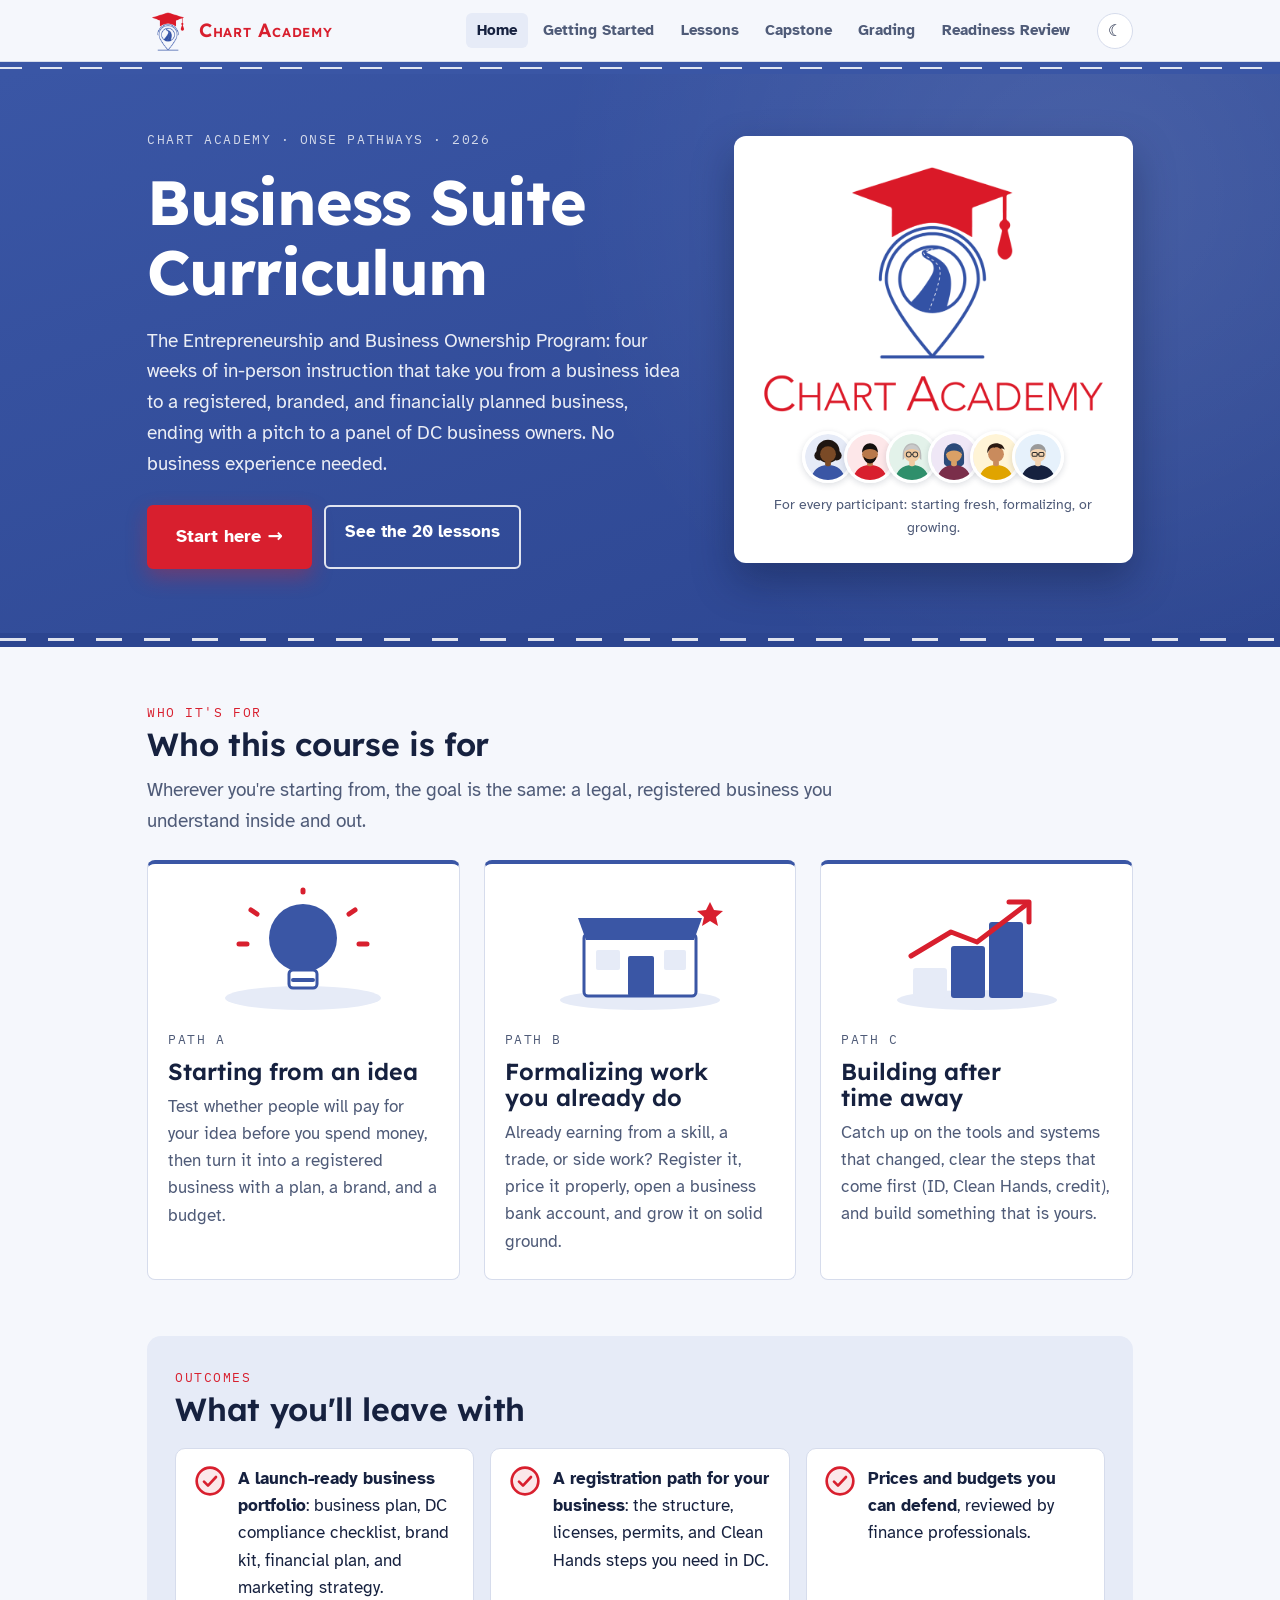
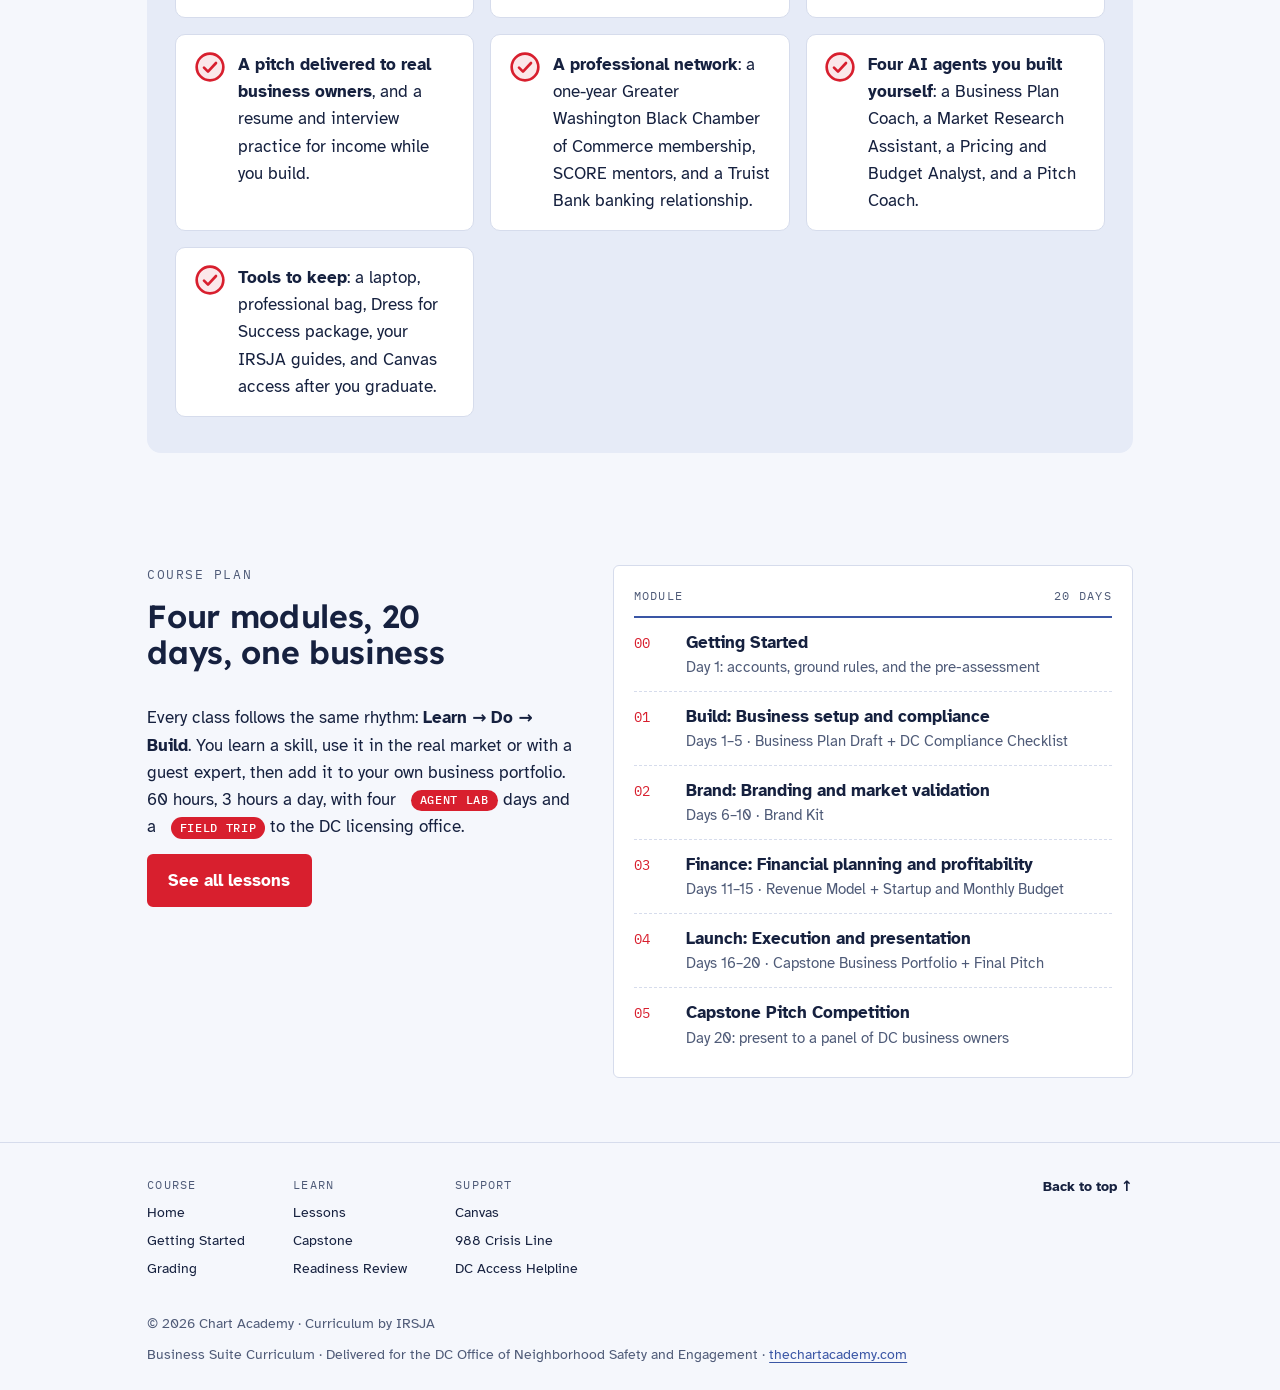
==== commit 32dea7fd: "Agent Labs in every module and the Day 4 DLCP licensing field trip Four AI agents (Business Plan Coa" ====
--- a/index.html
+++ b/index.html
@@ -67,14 +67,14 @@
     <section class="home-section outcomes-band">
       <p class="eyebrow">Outcomes</p>
       <h2 class="section-title">What you'll leave with</h2>
-      <ul class="outcomes"><li class="outcome"><svg class="oc-icon" viewBox="0 0 24 24" aria-hidden="true"><circle cx="12" cy="12" r="10"/><path d="M7.5 12.5l3 3 6-6.5"/></svg><p><strong>A launch-ready business portfolio</strong>: business plan, DC compliance checklist, brand kit, financial plan, and marketing strategy.</p></li><li class="outcome"><svg class="oc-icon" viewBox="0 0 24 24" aria-hidden="true"><circle cx="12" cy="12" r="10"/><path d="M7.5 12.5l3 3 6-6.5"/></svg><p><strong>A registration path for your business</strong>: the structure, licenses, permits, and Clean Hands steps you need in DC.</p></li><li class="outcome"><svg class="oc-icon" viewBox="0 0 24 24" aria-hidden="true"><circle cx="12" cy="12" r="10"/><path d="M7.5 12.5l3 3 6-6.5"/></svg><p><strong>Prices and budgets you can defend</strong>, reviewed by finance professionals.</p></li><li class="outcome"><svg class="oc-icon" viewBox="0 0 24 24" aria-hidden="true"><circle cx="12" cy="12" r="10"/><path d="M7.5 12.5l3 3 6-6.5"/></svg><p><strong>A pitch delivered to real business owners</strong>, and a resume and interview practice for income while you build.</p></li><li class="outcome"><svg class="oc-icon" viewBox="0 0 24 24" aria-hidden="true"><circle cx="12" cy="12" r="10"/><path d="M7.5 12.5l3 3 6-6.5"/></svg><p><strong>A professional network</strong>: a one-year Greater Washington Black Chamber of Commerce membership, SCORE mentors, and a Truist Bank banking relationship.</p></li><li class="outcome"><svg class="oc-icon" viewBox="0 0 24 24" aria-hidden="true"><circle cx="12" cy="12" r="10"/><path d="M7.5 12.5l3 3 6-6.5"/></svg><p><strong>Tools to keep</strong>: a laptop, professional bag, Dress for Success package, your IRSJA guides, and Canvas access after you graduate.</p></li></ul>
+      <ul class="outcomes"><li class="outcome"><svg class="oc-icon" viewBox="0 0 24 24" aria-hidden="true"><circle cx="12" cy="12" r="10"/><path d="M7.5 12.5l3 3 6-6.5"/></svg><p><strong>A launch-ready business portfolio</strong>: business plan, DC compliance checklist, brand kit, financial plan, and marketing strategy.</p></li><li class="outcome"><svg class="oc-icon" viewBox="0 0 24 24" aria-hidden="true"><circle cx="12" cy="12" r="10"/><path d="M7.5 12.5l3 3 6-6.5"/></svg><p><strong>A registration path for your business</strong>: the structure, licenses, permits, and Clean Hands steps you need in DC.</p></li><li class="outcome"><svg class="oc-icon" viewBox="0 0 24 24" aria-hidden="true"><circle cx="12" cy="12" r="10"/><path d="M7.5 12.5l3 3 6-6.5"/></svg><p><strong>Prices and budgets you can defend</strong>, reviewed by finance professionals.</p></li><li class="outcome"><svg class="oc-icon" viewBox="0 0 24 24" aria-hidden="true"><circle cx="12" cy="12" r="10"/><path d="M7.5 12.5l3 3 6-6.5"/></svg><p><strong>A pitch delivered to real business owners</strong>, and a resume and interview practice for income while you build.</p></li><li class="outcome"><svg class="oc-icon" viewBox="0 0 24 24" aria-hidden="true"><circle cx="12" cy="12" r="10"/><path d="M7.5 12.5l3 3 6-6.5"/></svg><p><strong>A professional network</strong>: a one-year Greater Washington Black Chamber of Commerce membership, SCORE mentors, and a Truist Bank banking relationship.</p></li><li class="outcome"><svg class="oc-icon" viewBox="0 0 24 24" aria-hidden="true"><circle cx="12" cy="12" r="10"/><path d="M7.5 12.5l3 3 6-6.5"/></svg><p><strong>Four AI agents you built yourself</strong>: a Business Plan Coach, a Market Research Assistant, a Pricing and Budget Analyst, and a Pitch Coach.</p></li><li class="outcome"><svg class="oc-icon" viewBox="0 0 24 24" aria-hidden="true"><circle cx="12" cy="12" r="10"/><path d="M7.5 12.5l3 3 6-6.5"/></svg><p><strong>Tools to keep</strong>: a laptop, professional bag, Dress for Success package, your IRSJA guides, and Canvas access after you graduate.</p></li></ul>
     </section>
 
     <section class="home-section plan-section">
       <div class="plan-intro">
         <p class="eyebrow">Course plan</p>
         <h2 class="section-title">Four modules, 20 days, one business</h2>
-        <p>Every class follows the same rhythm: <strong>Learn → Do → Build</strong>. You learn a skill, use it in the real market or with a guest expert, then add it to your own business portfolio. 60 hours, 3 hours a day.</p>
+        <p>Every class follows the same rhythm: <strong>Learn → Do → Build</strong>. You learn a skill, use it in the real market or with a guest expert, then add it to your own business portfolio. 60 hours, 3 hours a day, with four <span class="lab-badge">Agent Lab</span> days and a <span class="lab-badge">Field Trip</span> to the DC licensing office.</p>
         <p><a class="btn btn-primary" href="lessons.html">See all lessons</a></p>
       </div>
       <aside class="timecard" aria-label="Course plan">
